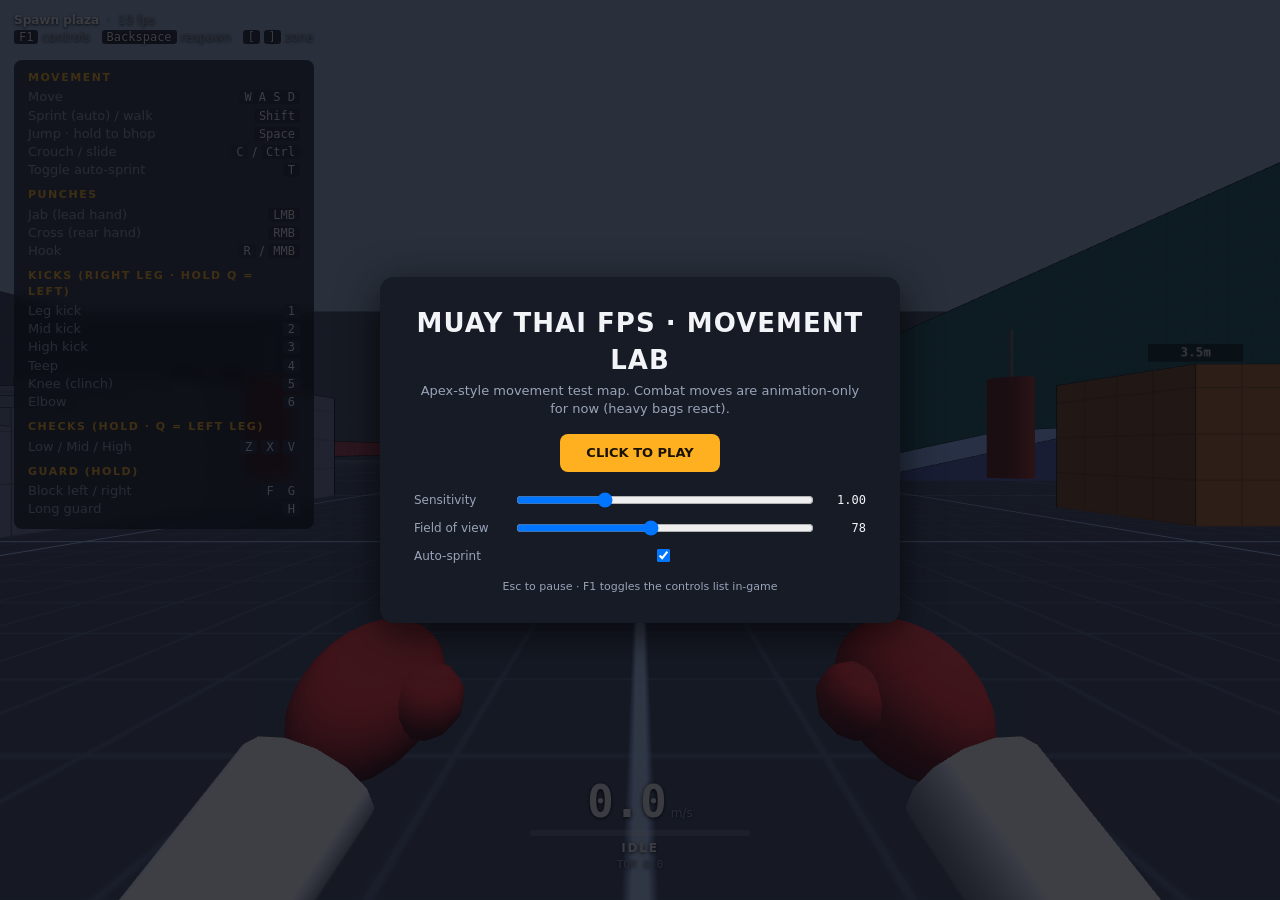
==== index.html @ 351120a4 "Add files via upload" ====
<!doctype html>
<html lang="en">
<head>
<meta charset="utf-8">
<title>Muay Thai FPS - Movement Lab</title>
<meta name="viewport" content="width=device-width, initial-scale=1">
<style>
  :root { --fg:#f2f4f8; --dim:#9aa4b8; --acc:#ffb020; --hot:#ff4d5e; --panel:rgba(12,15,22,.72); }
  * { box-sizing:border-box; }
  html,body { margin:0; height:100%; overflow:hidden; background:#10131a; color:var(--fg); font:13px/1.4 "Segoe UI",system-ui,sans-serif; user-select:none; }
  canvas { position:fixed; inset:0; width:100%; height:100%; display:block; }
  #crosshair { position:fixed; left:50%; top:50%; width:4px; height:4px; margin:-2px; border-radius:50%; background:#fff; opacity:.7; }
  #speedbox { position:fixed; left:50%; bottom:28px; transform:translateX(-50%); text-align:center; text-shadow:0 1px 4px #000; }
  #speed { font:700 44px/1 "Consolas",monospace; }
  #speedbox small { font-size:12px; color:var(--dim); margin-left:4px; }
  #meter { width:220px; height:6px; background:rgba(255,255,255,.18); border-radius:3px; margin:6px auto 4px; overflow:hidden; }
  #bar { height:100%; width:0; background:#6fd3ff; transition:background .2s; } #bar.fast { background:var(--acc); }
  #state { letter-spacing:.15em; font-weight:600; font-size:12px; }
  #peak { color:var(--dim); font-size:11px; font-family:Consolas,monospace; }
  #action { position:fixed; left:50%; bottom:130px; transform:translateX(-50%); font:700 18px/1 Consolas,monospace; letter-spacing:.12em; color:var(--acc); text-shadow:0 1px 4px #000; transition:opacity .1s; }
  #toasts { position:fixed; left:50%; top:30%; transform:translateX(-50%); text-align:center; pointer-events:none; }
  .toast { font:700 20px/1.3 Consolas,monospace; letter-spacing:.14em; text-shadow:0 2px 6px #000; animation:pop 1.4s forwards; color:#fff; }
  .toast.hot { color:var(--acc); } .toast.hit { color:var(--hot); }
  @keyframes pop { 0%{opacity:0;transform:scale(.8)} 12%{opacity:1;transform:scale(1.08)} 20%{transform:scale(1)} 80%{opacity:1} 100%{opacity:0;transform:translateY(-14px)} }
  #topleft { position:fixed; left:14px; top:12px; color:var(--dim); font-size:12px; text-shadow:0 1px 3px #000; }
  #topleft b { color:var(--fg); }
  #help { position:fixed; left:14px; top:60px; background:var(--panel); border-radius:8px; padding:10px 14px; max-width:300px; backdrop-filter:blur(6px); }
  #help h4 { margin:8px 0 3px; font-size:11px; letter-spacing:.14em; color:var(--acc); text-transform:uppercase; } #help h4:first-child { margin-top:0; }
  #help div { display:flex; justify-content:space-between; gap:12px; } #help span:first-child { color:var(--dim); }
  kbd { background:#2a3040; border-radius:3px; padding:0 5px; font:12px Consolas,monospace; color:var(--fg); }
  .hidden { display:none !important; }
  #overlay { position:fixed; inset:0; background:rgba(8,10,16,.78); display:flex; align-items:center; justify-content:center; cursor:pointer; }
  #overlay .card { text-align:center; max-width:520px; padding:28px 34px; background:#161b26; border-radius:14px; box-shadow:0 10px 40px #000a; }
  #overlay h1 { margin:0 0 4px; font-size:26px; letter-spacing:.04em; } #overlay p { color:var(--dim); margin:4px 0 16px; }
  #overlay .go { display:inline-block; padding:10px 26px; background:var(--acc); color:#1a1200; font-weight:700; border-radius:8px; }
  .settings { margin-top:18px; text-align:left; cursor:default; display:grid; grid-template-columns:90px 1fr 44px; gap:8px 10px; align-items:center; font-size:12px; color:var(--dim); }
  .settings input[type=range] { width:100%; } .settings .v { color:var(--fg); font-family:Consolas,monospace; text-align:right; }
  .hint { margin-top:14px; font-size:11px; color:var(--dim); }
</style>
</head>
<body>
<canvas id="c"></canvas>
<div id="crosshair"></div>
<div id="topleft"><b id="zone"></b> &nbsp;·&nbsp; <span id="fps"></span><br><kbd>F1</kbd> controls &nbsp; <kbd>Backspace</kbd> respawn &nbsp; <kbd>[</kbd> <kbd>]</kbd> zone</div>
<div id="help">
  <h4>Movement</h4>
  <div><span>Move</span><span><kbd>W A S D</kbd></span></div>
  <div><span>Sprint (auto) / walk</span><span><kbd>Shift</kbd></span></div>
  <div><span>Jump · hold to bhop</span><span><kbd>Space</kbd></span></div>
  <div><span>Crouch / slide</span><span><kbd>C</kbd> / <kbd>Ctrl</kbd></span></div>
  <div><span>Toggle auto-sprint</span><span><kbd>T</kbd></span></div>
  <h4>Punches</h4>
  <div><span>Jab (lead hand)</span><span><kbd>LMB</kbd></span></div>
  <div><span>Cross (rear hand)</span><span><kbd>RMB</kbd></span></div>
  <div><span>Hook</span><span><kbd>R</kbd> / <kbd>MMB</kbd></span></div>
  <h4>Kicks (right leg · hold Q = left)</h4>
  <div><span>Leg kick</span><span><kbd>1</kbd></span></div>
  <div><span>Mid kick</span><span><kbd>2</kbd></span></div>
  <div><span>High kick</span><span><kbd>3</kbd></span></div>
  <div><span>Teep</span><span><kbd>4</kbd></span></div>
  <div><span>Knee (clinch)</span><span><kbd>5</kbd></span></div>
  <div><span>Elbow</span><span><kbd>6</kbd></span></div>
  <h4>Checks (hold · Q = left leg)</h4>
  <div><span>Low / Mid / High</span><span><kbd>Z</kbd> <kbd>X</kbd> <kbd>V</kbd></span></div>
  <h4>Guard (hold)</h4>
  <div><span>Block left / right</span><span><kbd>F</kbd> <kbd>G</kbd></span></div>
  <div><span>Long guard</span><span><kbd>H</kbd></span></div>
</div>
<div id="speedbox">
  <div><span id="speed">0.0</span><small>m/s</small></div>
  <div id="meter"><div id="bar"></div></div>
  <div id="state">IDLE</div>
  <div id="peak">TOP 0.0</div>
</div>
<div id="action"></div>
<div id="toasts"></div>

<div id="overlay">
  <div class="card">
    <h1>MUAY THAI FPS · MOVEMENT LAB</h1>
    <p>Apex-style movement test map. Combat moves are animation-only for now (heavy bags react).</p>
    <span class="go">CLICK TO PLAY</span>
    <div class="settings">
      <label for="sens">Sensitivity</label><input id="sens" type="range" min="0.2" max="3" step="0.05"><span class="v" id="sensv"></span>
      <label for="fov">Field of view</label><input id="fov" type="range" min="60" max="100" step="1"><span class="v" id="fovv"></span>
      <label for="auto">Auto-sprint</label><input id="auto" type="checkbox"><span></span>
    </div>
    <div class="hint">Esc to pause · F1 toggles the controls list in-game</div>
  </div>
</div>

<script src="lib/three.min.js"></script>
<script src="js/map.js"></script>
<script src="js/player.js"></script>
<script src="js/viewmodel.js"></script>
<script src="js/main.js"></script>
</body>
</html>
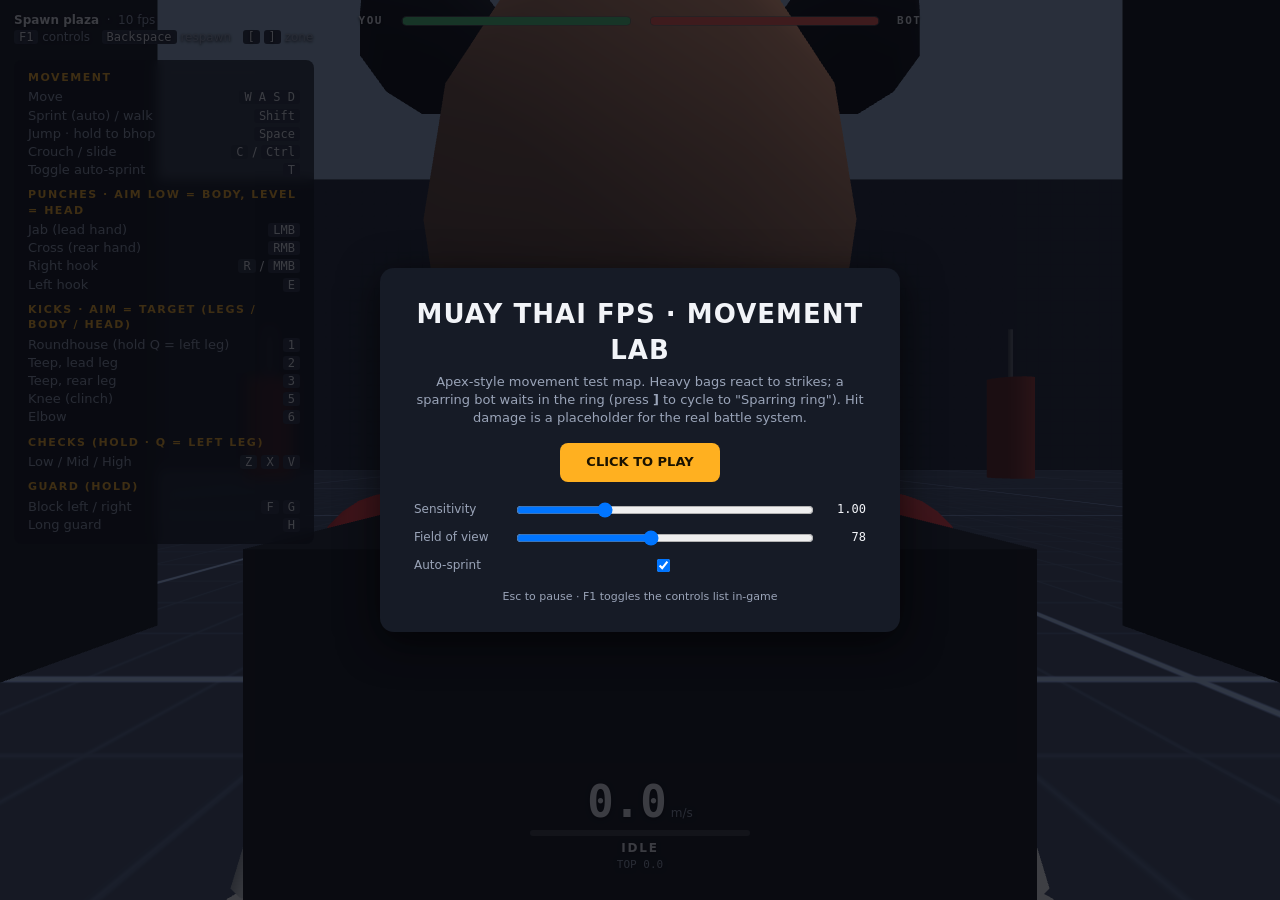
==== commit 7e31251d: "Add files via upload" ====
--- a/index.html
+++ b/index.html
@@ -10,6 +10,7 @@
   html,body { margin:0; height:100%; overflow:hidden; background:#10131a; color:var(--fg); font:13px/1.4 "Segoe UI",system-ui,sans-serif; user-select:none; }
   canvas { position:fixed; inset:0; width:100%; height:100%; display:block; }
   #crosshair { position:fixed; left:50%; top:50%; width:4px; height:4px; margin:-2px; border-radius:50%; background:#fff; opacity:.7; }
+  #aim { position:fixed; left:50%; top:calc(50% + 18px); transform:translateX(-50%); font:700 10px Consolas,monospace; letter-spacing:.12em; color:#fff; opacity:.55; text-shadow:0 1px 3px #000; white-space:nowrap; }
   #speedbox { position:fixed; left:50%; bottom:28px; transform:translateX(-50%); text-align:center; text-shadow:0 1px 4px #000; }
   #speed { font:700 44px/1 "Consolas",monospace; }
   #speedbox small { font-size:12px; color:var(--dim); margin-left:4px; }
@@ -36,11 +37,20 @@
   .settings { margin-top:18px; text-align:left; cursor:default; display:grid; grid-template-columns:90px 1fr 44px; gap:8px 10px; align-items:center; font-size:12px; color:var(--dim); }
   .settings input[type=range] { width:100%; } .settings .v { color:var(--fg); font-family:Consolas,monospace; text-align:right; }
   .hint { margin-top:14px; font-size:11px; color:var(--dim); }
+  #bars { position:fixed; left:50%; top:14px; transform:translateX(-50%); display:flex; gap:18px; align-items:center; font:700 11px Consolas,monospace; letter-spacing:.14em; text-shadow:0 1px 3px #000; }
+  .bar { width:230px; height:10px; background:rgba(0,0,0,.45); border-radius:5px; overflow:hidden; border:1px solid rgba(255,255,255,.25); }
+  .bar i { display:block; height:100%; width:100%; transition:width .12s; } #hpYou { background:#4fd17a; } #hpBot { background:#ff5a4d; float:right; }
+  #telegraph { position:fixed; left:50%; top:58px; transform:translateX(-50%); font:700 15px Consolas,monospace; letter-spacing:.1em; color:#ff6b5a; text-shadow:0 1px 5px #000; opacity:0; white-space:nowrap; pointer-events:none; }
+  #hurt { position:fixed; inset:0; pointer-events:none; opacity:0; background:radial-gradient(ellipse at center, rgba(255,0,0,0) 45%, rgba(220,20,20,.85) 100%); }
 </style>
 </head>
 <body>
 <canvas id="c"></canvas>
 <div id="crosshair"></div>
+<div id="aim"></div>
+<div id="hurt"></div>
+<div id="bars"><span>YOU</span><div class="bar"><i id="hpYou"></i></div><div class="bar"><i id="hpBot"></i></div><span>BOT</span></div>
+<div id="telegraph"></div>
 <div id="topleft"><b id="zone"></b> &nbsp;·&nbsp; <span id="fps"></span><br><kbd>F1</kbd> controls &nbsp; <kbd>Backspace</kbd> respawn &nbsp; <kbd>[</kbd> <kbd>]</kbd> zone</div>
 <div id="help">
   <h4>Movement</h4>
@@ -49,15 +59,15 @@
   <div><span>Jump · hold to bhop</span><span><kbd>Space</kbd></span></div>
   <div><span>Crouch / slide</span><span><kbd>C</kbd> / <kbd>Ctrl</kbd></span></div>
   <div><span>Toggle auto-sprint</span><span><kbd>T</kbd></span></div>
-  <h4>Punches</h4>
+  <h4>Punches · aim low = body, level = head</h4>
   <div><span>Jab (lead hand)</span><span><kbd>LMB</kbd></span></div>
   <div><span>Cross (rear hand)</span><span><kbd>RMB</kbd></span></div>
-  <div><span>Hook</span><span><kbd>R</kbd> / <kbd>MMB</kbd></span></div>
-  <h4>Kicks (right leg · hold Q = left)</h4>
-  <div><span>Leg kick</span><span><kbd>1</kbd></span></div>
-  <div><span>Mid kick</span><span><kbd>2</kbd></span></div>
-  <div><span>High kick</span><span><kbd>3</kbd></span></div>
-  <div><span>Teep</span><span><kbd>4</kbd></span></div>
+  <div><span>Right hook</span><span><kbd>R</kbd> / <kbd>MMB</kbd></span></div>
+  <div><span>Left hook</span><span><kbd>E</kbd></span></div>
+  <h4>Kicks · aim = target (legs / body / head)</h4>
+  <div><span>Roundhouse (hold Q = left leg)</span><span><kbd>1</kbd></span></div>
+  <div><span>Teep, lead leg</span><span><kbd>2</kbd></span></div>
+  <div><span>Teep, rear leg</span><span><kbd>3</kbd></span></div>
   <div><span>Knee (clinch)</span><span><kbd>5</kbd></span></div>
   <div><span>Elbow</span><span><kbd>6</kbd></span></div>
   <h4>Checks (hold · Q = left leg)</h4>
@@ -78,7 +88,7 @@
 <div id="overlay">
   <div class="card">
     <h1>MUAY THAI FPS · MOVEMENT LAB</h1>
-    <p>Apex-style movement test map. Combat moves are animation-only for now (heavy bags react).</p>
+    <p>Apex-style movement test map. Heavy bags react to strikes; a sparring bot waits in the ring (press <b>]</b> to cycle to "Sparring ring"). Hit damage is a placeholder for the real battle system.</p>
     <span class="go">CLICK TO PLAY</span>
     <div class="settings">
       <label for="sens">Sensitivity</label><input id="sens" type="range" min="0.2" max="3" step="0.05"><span class="v" id="sensv"></span>
@@ -93,6 +103,7 @@
 <script src="js/map.js"></script>
 <script src="js/player.js"></script>
 <script src="js/viewmodel.js"></script>
+<script src="js/bot.js"></script>
 <script src="js/main.js"></script>
 </body>
 </html>
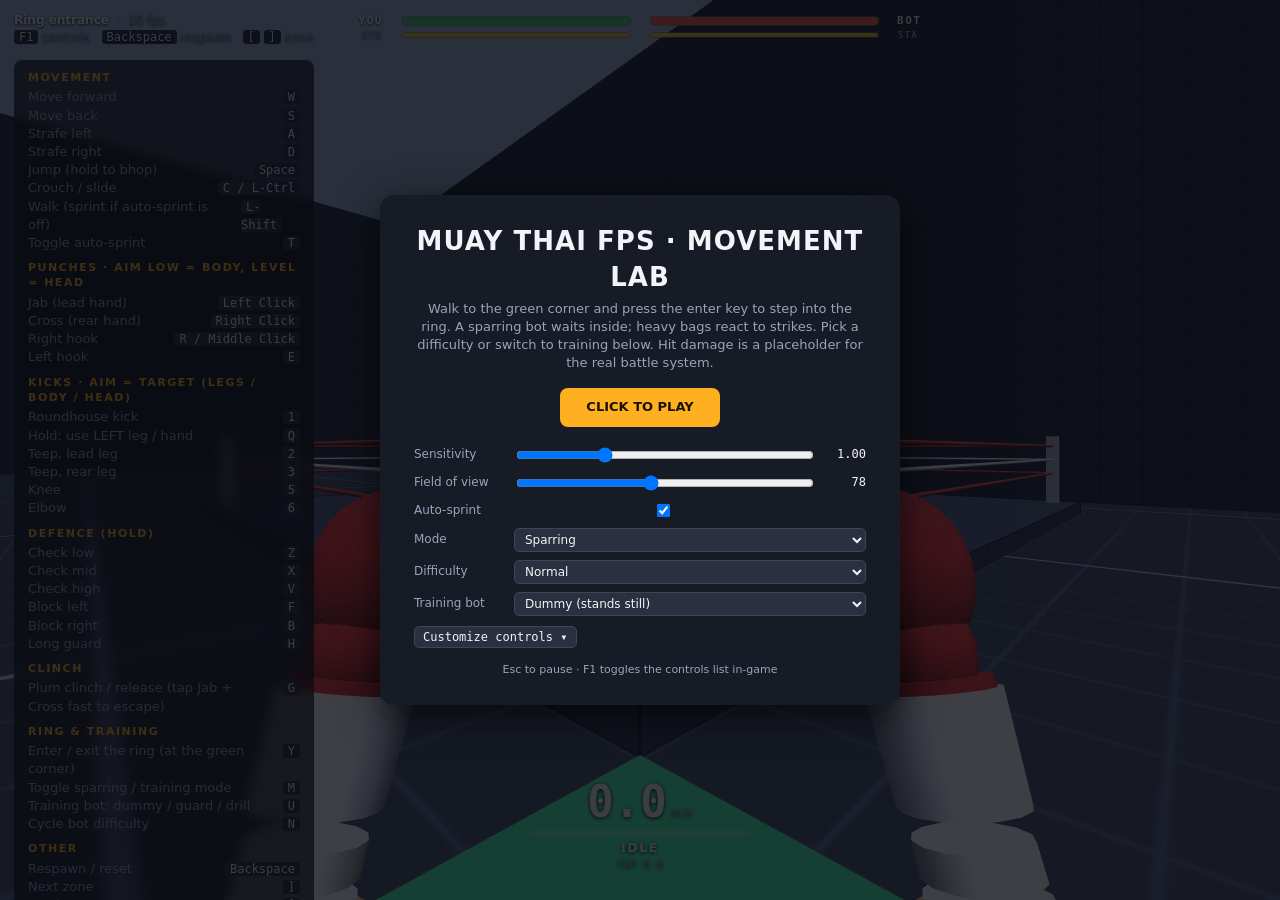
==== commit cd6df741: "Add files via upload" ====
--- a/index.html
+++ b/index.html
@@ -40,6 +40,18 @@
   #bars { position:fixed; left:50%; top:14px; transform:translateX(-50%); display:flex; gap:18px; align-items:center; font:700 11px Consolas,monospace; letter-spacing:.14em; text-shadow:0 1px 3px #000; }
   .bar { width:230px; height:10px; background:rgba(0,0,0,.45); border-radius:5px; overflow:hidden; border:1px solid rgba(255,255,255,.25); }
   .bar i { display:block; height:100%; width:100%; transition:width .12s; } #hpYou { background:#4fd17a; } #hpBot { background:#ff5a4d; float:right; }
+  #train { position:fixed; right:14px; top:12px; background:var(--panel); border-radius:8px; padding:8px 12px; font:12px/1.5 Consolas,monospace; max-width:340px; text-shadow:0 1px 3px #000; }
+  #train b { color:var(--acc); letter-spacing:.14em; } #train .dim { color:var(--dim); font-size:10px; margin-top:3px; }
+  #prompt { position:fixed; left:50%; bottom:170px; transform:translateX(-50%); font:700 18px/1 Consolas,monospace; letter-spacing:.12em; color:#5dffa0; text-shadow:0 1px 5px #000; white-space:nowrap; pointer-events:none; }
+  .settings select { background:#2a3040; color:var(--fg); border:1px solid #3d4658; border-radius:5px; padding:3px 6px; font:12px "Segoe UI",system-ui,sans-serif; grid-column:2 / 4; }
+  #bars2 { position:fixed; left:50%; top:30px; transform:translateX(-50%); display:flex; gap:18px; align-items:center; font:700 9px Consolas,monospace; letter-spacing:.14em; color:var(--dim); text-shadow:0 1px 3px #000; }
+  #bars2 .bar { height:6px; } #bars2 span { width:22px; text-align:center; }
+  #stYou, #stBot { background:#f2c230; } #stBot { float:right; } .bar i.low { background:#ff7a2e !important; }
+  #clinch { position:fixed; left:50%; top:64%; transform:translateX(-50%); text-align:center; font:700 14px Consolas,monospace; letter-spacing:.12em; text-shadow:0 1px 4px #000; width:300px; }
+  #clinch .bar { width:300px; height:12px; margin-top:6px; } #clinchFill { background:#6fd3ff; width:0; }
+  #binds { margin-top:12px; text-align:left; cursor:default; max-height:34vh; overflow:auto; display:grid; grid-template-columns:1fr auto auto; gap:5px 8px; align-items:center; font-size:12px; color:var(--dim); padding-right:6px; }
+  #binds button, .btn { background:#2a3040; color:var(--fg); border:1px solid #3d4658; border-radius:5px; padding:3px 8px; min-width:92px; font:12px Consolas,monospace; cursor:pointer; }
+  #binds button.wait { background:var(--acc); color:#1a1200; } #binds button:hover, .btn:hover { border-color:var(--acc); }
   #telegraph { position:fixed; left:50%; top:58px; transform:translateX(-50%); font:700 15px Consolas,monospace; letter-spacing:.1em; color:#ff6b5a; text-shadow:0 1px 5px #000; opacity:0; white-space:nowrap; pointer-events:none; }
   #hurt { position:fixed; inset:0; pointer-events:none; opacity:0; background:radial-gradient(ellipse at center, rgba(255,0,0,0) 45%, rgba(220,20,20,.85) 100%); }
 </style>
@@ -50,32 +62,13 @@
 <div id="aim"></div>
 <div id="hurt"></div>
 <div id="bars"><span>YOU</span><div class="bar"><i id="hpYou"></i></div><div class="bar"><i id="hpBot"></i></div><span>BOT</span></div>
+<div id="bars2"><span>STA</span><div class="bar st"><i id="stYou"></i></div><div class="bar st"><i id="stBot"></i></div><span>STA</span></div>
+<div id="clinch" class="hidden"><div id="clinchLabel"></div><div class="bar"><i id="clinchFill"></i></div></div>
+<div id="train" class="hidden"><b>TRAINING</b> · BOT: <span id="trBot"></span><br><span id="trStats"></span><br><span id="trLast"></span><div class="dim">M spar/training · U bot mode · N difficulty</div></div>
+<div id="prompt"></div>
 <div id="telegraph"></div>
 <div id="topleft"><b id="zone"></b> &nbsp;·&nbsp; <span id="fps"></span><br><kbd>F1</kbd> controls &nbsp; <kbd>Backspace</kbd> respawn &nbsp; <kbd>[</kbd> <kbd>]</kbd> zone</div>
-<div id="help">
-  <h4>Movement</h4>
-  <div><span>Move</span><span><kbd>W A S D</kbd></span></div>
-  <div><span>Sprint (auto) / walk</span><span><kbd>Shift</kbd></span></div>
-  <div><span>Jump · hold to bhop</span><span><kbd>Space</kbd></span></div>
-  <div><span>Crouch / slide</span><span><kbd>C</kbd> / <kbd>Ctrl</kbd></span></div>
-  <div><span>Toggle auto-sprint</span><span><kbd>T</kbd></span></div>
-  <h4>Punches · aim low = body, level = head</h4>
-  <div><span>Jab (lead hand)</span><span><kbd>LMB</kbd></span></div>
-  <div><span>Cross (rear hand)</span><span><kbd>RMB</kbd></span></div>
-  <div><span>Right hook</span><span><kbd>R</kbd> / <kbd>MMB</kbd></span></div>
-  <div><span>Left hook</span><span><kbd>E</kbd></span></div>
-  <h4>Kicks · aim = target (legs / body / head)</h4>
-  <div><span>Roundhouse (hold Q = left leg)</span><span><kbd>1</kbd></span></div>
-  <div><span>Teep, lead leg</span><span><kbd>2</kbd></span></div>
-  <div><span>Teep, rear leg</span><span><kbd>3</kbd></span></div>
-  <div><span>Knee (clinch)</span><span><kbd>5</kbd></span></div>
-  <div><span>Elbow</span><span><kbd>6</kbd></span></div>
-  <h4>Checks (hold · Q = left leg)</h4>
-  <div><span>Low / Mid / High</span><span><kbd>Z</kbd> <kbd>X</kbd> <kbd>V</kbd></span></div>
-  <h4>Guard (hold)</h4>
-  <div><span>Block left / right</span><span><kbd>F</kbd> <kbd>G</kbd></span></div>
-  <div><span>Long guard</span><span><kbd>H</kbd></span></div>
-</div>
+<div id="help"></div>
 <div id="speedbox">
   <div><span id="speed">0.0</span><small>m/s</small></div>
   <div id="meter"><div id="bar"></div></div>
@@ -88,13 +81,18 @@
 <div id="overlay">
   <div class="card">
     <h1>MUAY THAI FPS · MOVEMENT LAB</h1>
-    <p>Apex-style movement test map. Heavy bags react to strikes; a sparring bot waits in the ring (press <b>]</b> to cycle to "Sparring ring"). Hit damage is a placeholder for the real battle system.</p>
+    <p>Walk to the green corner and press the enter key to step into the ring. A sparring bot waits inside; heavy bags react to strikes. Pick a difficulty or switch to training below. Hit damage is a placeholder for the real battle system.</p>
     <span class="go">CLICK TO PLAY</span>
     <div class="settings">
       <label for="sens">Sensitivity</label><input id="sens" type="range" min="0.2" max="3" step="0.05"><span class="v" id="sensv"></span>
       <label for="fov">Field of view</label><input id="fov" type="range" min="60" max="100" step="1"><span class="v" id="fovv"></span>
       <label for="auto">Auto-sprint</label><input id="auto" type="checkbox"><span></span>
+      <label for="modeSel">Mode</label><select id="modeSel"><option value="spar">Sparring</option><option value="train">Training (no damage, infinite stamina)</option></select>
+      <label for="diffSel">Difficulty</label><select id="diffSel"><option value="easy">Easy</option><option value="normal">Normal</option><option value="hard">Hard</option><option value="nak">Nak Muay (brutal)</option></select>
+      <label for="trainSel">Training bot</label><select id="trainSel"><option value="dummy">Dummy (stands still)</option><option value="guard">Guard (holds a high guard)</option><option value="drill">Drill (slow single strikes at you)</option></select>
     </div>
+    <div class="settings" style="display:block;margin-top:10px"><button class="btn" id="bindToggle">Customize controls ▾</button> <button class="btn hidden" id="bindReset">Reset to default</button></div>
+    <div id="binds" class="hidden"></div>
     <div class="hint">Esc to pause · F1 toggles the controls list in-game</div>
   </div>
 </div>
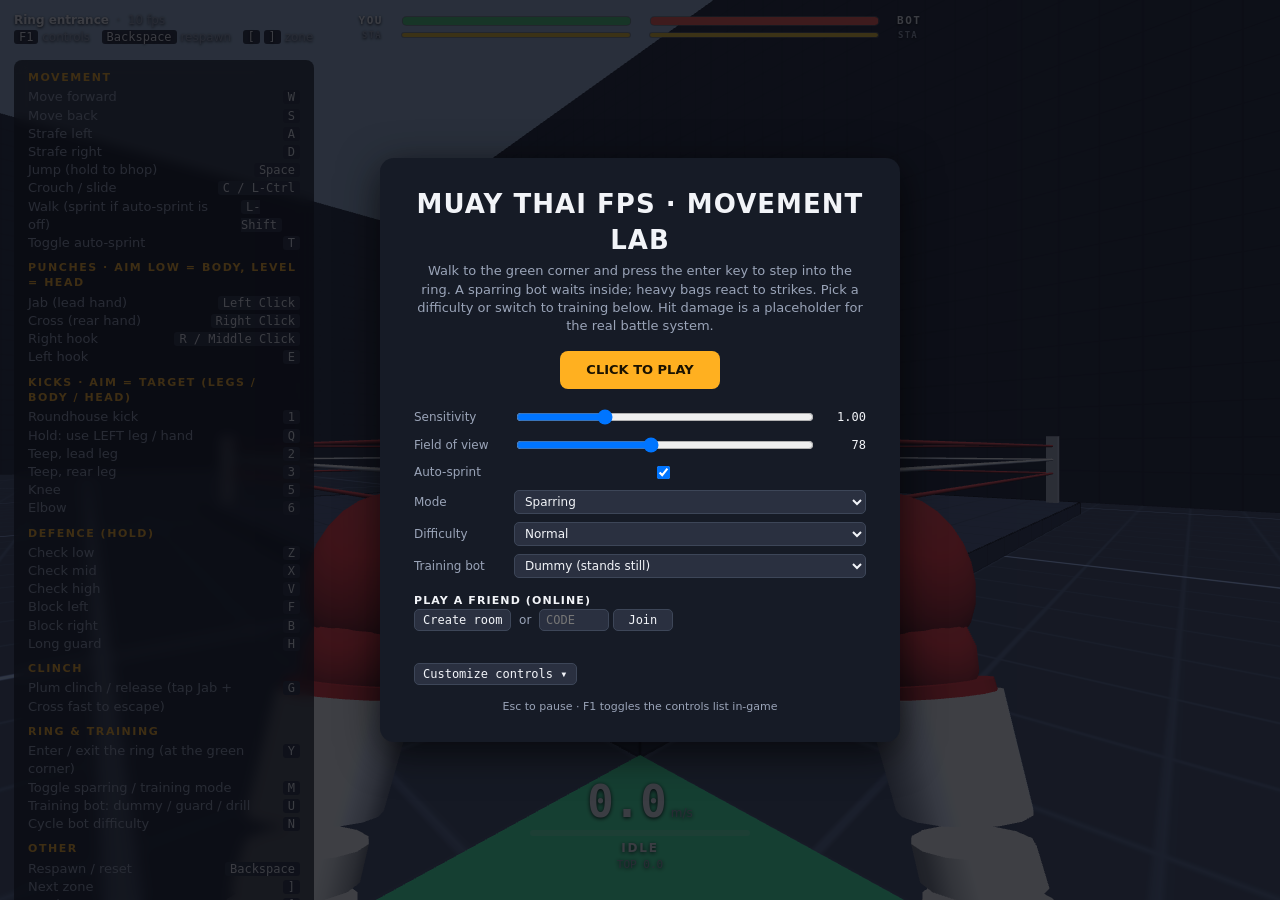
==== commit 2e78557d: "Add files via upload" ====
--- a/index.html
+++ b/index.html
@@ -65,6 +65,7 @@
 <div id="bars2"><span>STA</span><div class="bar st"><i id="stYou"></i></div><div class="bar st"><i id="stBot"></i></div><span>STA</span></div>
 <div id="clinch" class="hidden"><div id="clinchLabel"></div><div class="bar"><i id="clinchFill"></i></div></div>
 <div id="train" class="hidden"><b>TRAINING</b> · BOT: <span id="trBot"></span><br><span id="trStats"></span><br><span id="trLast"></span><div class="dim">M spar/training · U bot mode · N difficulty</div></div>
+<div id="vsBox" class="hidden" style="position:fixed;left:50%;top:44px;transform:translateX(-50%);font:700 11px Consolas,monospace;letter-spacing:.14em;color:var(--acc);text-shadow:0 1px 3px #000;white-space:nowrap"></div>
 <div id="prompt"></div>
 <div id="telegraph"></div>
 <div id="topleft"><b id="zone"></b> &nbsp;·&nbsp; <span id="fps"></span><br><kbd>F1</kbd> controls &nbsp; <kbd>Backspace</kbd> respawn &nbsp; <kbd>[</kbd> <kbd>]</kbd> zone</div>
@@ -91,6 +92,14 @@
       <label for="diffSel">Difficulty</label><select id="diffSel"><option value="easy">Easy</option><option value="normal">Normal</option><option value="hard">Hard</option><option value="nak">Nak Muay (brutal)</option></select>
       <label for="trainSel">Training bot</label><select id="trainSel"><option value="dummy">Dummy (stands still)</option><option value="guard">Guard (holds a high guard)</option><option value="drill">Drill (slow single strikes at you)</option></select>
     </div>
+    <div class="settings" id="versus" style="display:block;margin-top:14px">
+      <b style="color:var(--fg);letter-spacing:.1em;font-size:11px">PLAY A FRIEND (ONLINE)</b><br>
+      <button class="btn" id="vsHost">Create room</button>
+      &nbsp;or&nbsp; <input id="vsCode" type="text" maxlength="4" placeholder="CODE" autocomplete="off" spellcheck="false" style="width:70px;text-transform:uppercase;background:#2a3040;color:var(--fg);border:1px solid #3d4658;border-radius:5px;padding:3px 6px;font:12px Consolas,monospace">
+      <button class="btn" id="vsJoin" style="min-width:60px">Join</button>
+      <button class="btn hidden" id="vsLeave" style="min-width:60px">Leave</button>
+      <div id="vsStatus" style="margin-top:6px;color:var(--acc);min-height:16px"></div>
+    </div>
     <div class="settings" style="display:block;margin-top:10px"><button class="btn" id="bindToggle">Customize controls ▾</button> <button class="btn hidden" id="bindReset">Reset to default</button></div>
     <div id="binds" class="hidden"></div>
     <div class="hint">Esc to pause · F1 toggles the controls list in-game</div>
@@ -102,6 +111,8 @@
 <script src="js/player.js"></script>
 <script src="js/viewmodel.js"></script>
 <script src="js/bot.js"></script>
+<script src="lib/peerjs.min.js"></script>
+<script src="js/net.js"></script>
 <script src="js/main.js"></script>
 </body>
 </html>
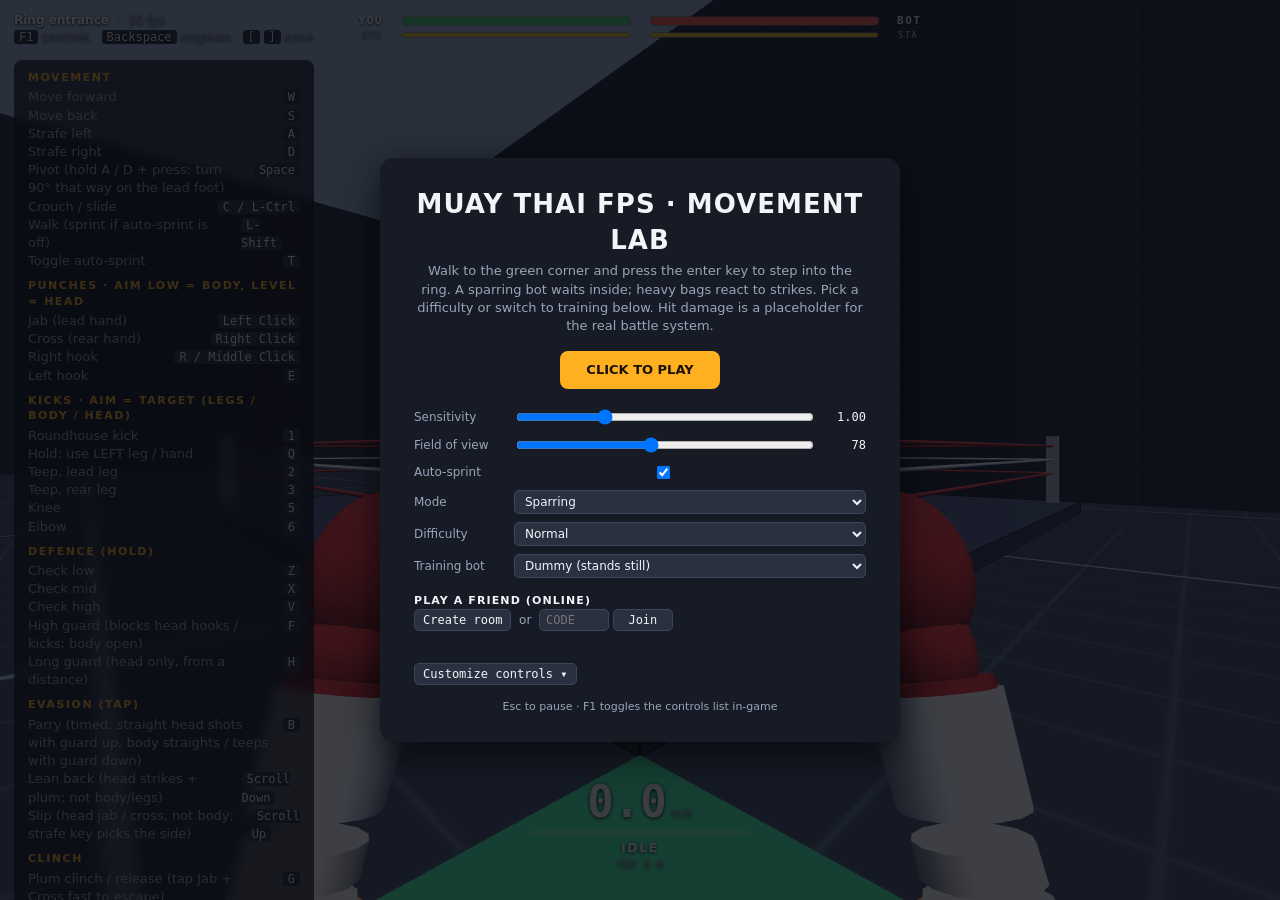
==== commit 65af1809: "Add files via upload" ====
--- a/index.html
+++ b/index.html
@@ -19,10 +19,10 @@
   #state { letter-spacing:.15em; font-weight:600; font-size:12px; }
   #peak { color:var(--dim); font-size:11px; font-family:Consolas,monospace; }
   #action { position:fixed; left:50%; bottom:130px; transform:translateX(-50%); font:700 18px/1 Consolas,monospace; letter-spacing:.12em; color:var(--acc); text-shadow:0 1px 4px #000; transition:opacity .1s; }
-  #toasts { position:fixed; left:50%; top:30%; transform:translateX(-50%); text-align:center; pointer-events:none; }
-  .toast { font:700 20px/1.3 Consolas,monospace; letter-spacing:.14em; text-shadow:0 2px 6px #000; animation:pop 1.4s forwards; color:#fff; }
+  #toasts { position:fixed; right:14px; top:46%; text-align:right; pointer-events:none; }
+  .toast { font:700 16px/1.4 Consolas,monospace; letter-spacing:.12em; text-shadow:0 2px 6px #000; animation:pop 1.4s forwards; color:#fff; }
   .toast.hot { color:var(--acc); } .toast.hit { color:var(--hot); }
-  @keyframes pop { 0%{opacity:0;transform:scale(.8)} 12%{opacity:1;transform:scale(1.08)} 20%{transform:scale(1)} 80%{opacity:1} 100%{opacity:0;transform:translateY(-14px)} }
+  @keyframes pop { 0%{opacity:0;transform:translateX(24px)} 12%{opacity:1;transform:translateX(0)} 80%{opacity:1} 100%{opacity:0;transform:translateY(-8px)} }
   #topleft { position:fixed; left:14px; top:12px; color:var(--dim); font-size:12px; text-shadow:0 1px 3px #000; }
   #topleft b { color:var(--fg); }
   #help { position:fixed; left:14px; top:60px; background:var(--panel); border-radius:8px; padding:10px 14px; max-width:300px; backdrop-filter:blur(6px); }
@@ -52,7 +52,7 @@
   #binds { margin-top:12px; text-align:left; cursor:default; max-height:34vh; overflow:auto; display:grid; grid-template-columns:1fr auto auto; gap:5px 8px; align-items:center; font-size:12px; color:var(--dim); padding-right:6px; }
   #binds button, .btn { background:#2a3040; color:var(--fg); border:1px solid #3d4658; border-radius:5px; padding:3px 8px; min-width:92px; font:12px Consolas,monospace; cursor:pointer; }
   #binds button.wait { background:var(--acc); color:#1a1200; } #binds button:hover, .btn:hover { border-color:var(--acc); }
-  #telegraph { position:fixed; left:50%; top:58px; transform:translateX(-50%); font:700 15px Consolas,monospace; letter-spacing:.1em; color:#ff6b5a; text-shadow:0 1px 5px #000; opacity:0; white-space:nowrap; pointer-events:none; }
+  #telegraph { position:fixed; right:14px; top:40%; text-align:right; font:700 14px Consolas,monospace; letter-spacing:.1em; color:#ff6b5a; text-shadow:0 1px 5px #000; opacity:0; white-space:nowrap; pointer-events:none; }
   #hurt { position:fixed; inset:0; pointer-events:none; opacity:0; background:radial-gradient(ellipse at center, rgba(255,0,0,0) 45%, rgba(220,20,20,.85) 100%); }
 </style>
 </head>
@@ -110,6 +110,7 @@
 <script src="js/map.js"></script>
 <script src="js/player.js"></script>
 <script src="js/viewmodel.js"></script>
+<script src="js/combat.js"></script>
 <script src="js/bot.js"></script>
 <script src="lib/peerjs.min.js"></script>
 <script src="js/net.js"></script>
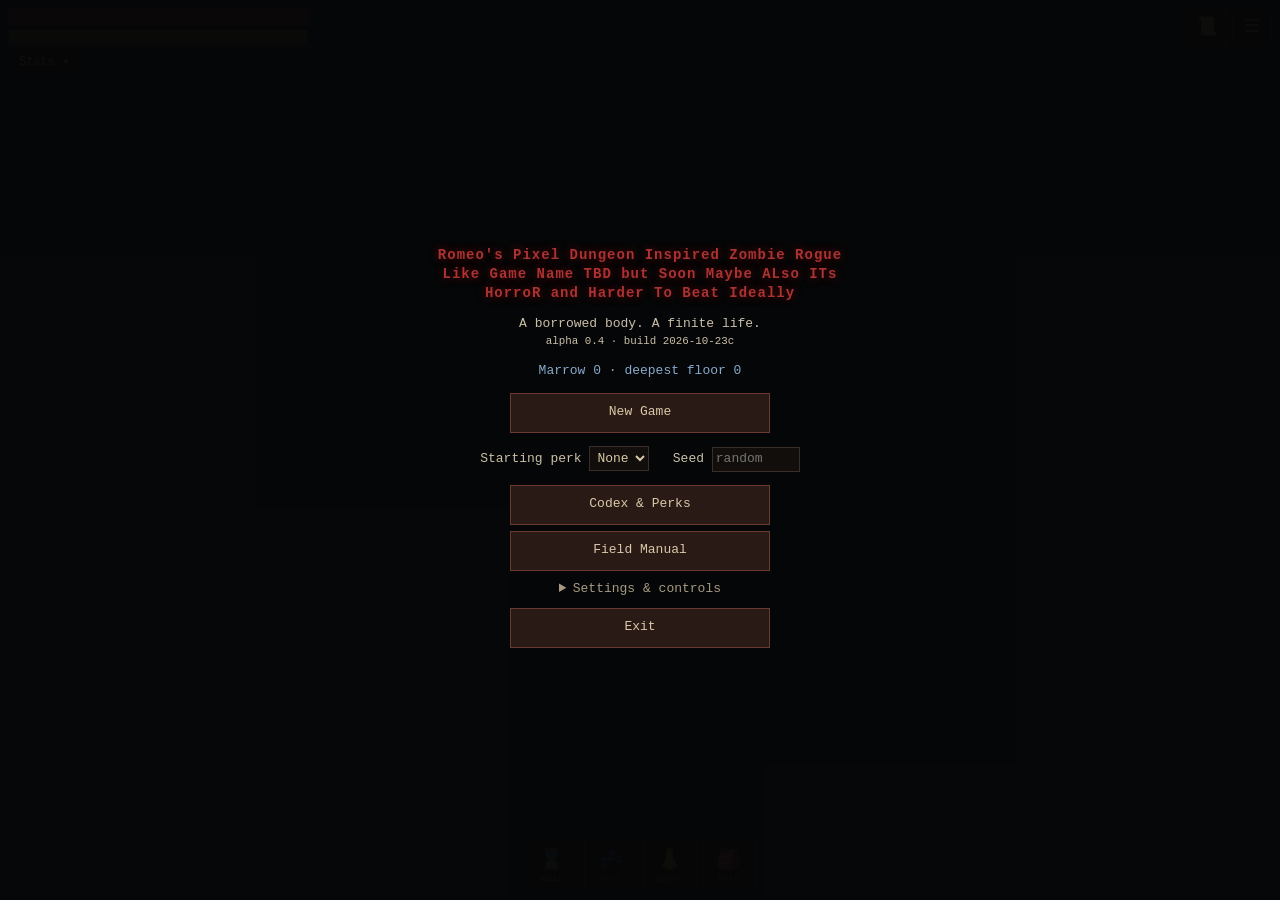
==== commit 004b5303: "Add files via upload" ====
--- a/index.html
+++ b/index.html
@@ -1,119 +1,127 @@
-<!doctype html>
-<html lang="en">
-<head>
-<meta charset="utf-8">
-<title>Muay Thai FPS - Movement Lab</title>
-<meta name="viewport" content="width=device-width, initial-scale=1">
-<style>
-  :root { --fg:#f2f4f8; --dim:#9aa4b8; --acc:#ffb020; --hot:#ff4d5e; --panel:rgba(12,15,22,.72); }
-  * { box-sizing:border-box; }
-  html,body { margin:0; height:100%; overflow:hidden; background:#10131a; color:var(--fg); font:13px/1.4 "Segoe UI",system-ui,sans-serif; user-select:none; }
-  canvas { position:fixed; inset:0; width:100%; height:100%; display:block; }
-  #crosshair { position:fixed; left:50%; top:50%; width:4px; height:4px; margin:-2px; border-radius:50%; background:#fff; opacity:.7; }
-  #aim { position:fixed; left:50%; top:calc(50% + 18px); transform:translateX(-50%); font:700 10px Consolas,monospace; letter-spacing:.12em; color:#fff; opacity:.55; text-shadow:0 1px 3px #000; white-space:nowrap; }
-  #speedbox { position:fixed; left:50%; bottom:28px; transform:translateX(-50%); text-align:center; text-shadow:0 1px 4px #000; }
-  #speed { font:700 44px/1 "Consolas",monospace; }
-  #speedbox small { font-size:12px; color:var(--dim); margin-left:4px; }
-  #meter { width:220px; height:6px; background:rgba(255,255,255,.18); border-radius:3px; margin:6px auto 4px; overflow:hidden; }
-  #bar { height:100%; width:0; background:#6fd3ff; transition:background .2s; } #bar.fast { background:var(--acc); }
-  #state { letter-spacing:.15em; font-weight:600; font-size:12px; }
-  #peak { color:var(--dim); font-size:11px; font-family:Consolas,monospace; }
-  #action { position:fixed; left:50%; bottom:130px; transform:translateX(-50%); font:700 18px/1 Consolas,monospace; letter-spacing:.12em; color:var(--acc); text-shadow:0 1px 4px #000; transition:opacity .1s; }
-  #toasts { position:fixed; right:14px; top:46%; text-align:right; pointer-events:none; }
-  .toast { font:700 16px/1.4 Consolas,monospace; letter-spacing:.12em; text-shadow:0 2px 6px #000; animation:pop 1.4s forwards; color:#fff; }
-  .toast.hot { color:var(--acc); } .toast.hit { color:var(--hot); }
-  @keyframes pop { 0%{opacity:0;transform:translateX(24px)} 12%{opacity:1;transform:translateX(0)} 80%{opacity:1} 100%{opacity:0;transform:translateY(-8px)} }
-  #topleft { position:fixed; left:14px; top:12px; color:var(--dim); font-size:12px; text-shadow:0 1px 3px #000; }
-  #topleft b { color:var(--fg); }
-  #help { position:fixed; left:14px; top:60px; background:var(--panel); border-radius:8px; padding:10px 14px; max-width:300px; backdrop-filter:blur(6px); }
-  #help h4 { margin:8px 0 3px; font-size:11px; letter-spacing:.14em; color:var(--acc); text-transform:uppercase; } #help h4:first-child { margin-top:0; }
-  #help div { display:flex; justify-content:space-between; gap:12px; } #help span:first-child { color:var(--dim); }
-  kbd { background:#2a3040; border-radius:3px; padding:0 5px; font:12px Consolas,monospace; color:var(--fg); }
-  .hidden { display:none !important; }
-  #overlay { position:fixed; inset:0; background:rgba(8,10,16,.78); display:flex; align-items:center; justify-content:center; cursor:pointer; }
-  #overlay .card { text-align:center; max-width:520px; padding:28px 34px; background:#161b26; border-radius:14px; box-shadow:0 10px 40px #000a; }
-  #overlay h1 { margin:0 0 4px; font-size:26px; letter-spacing:.04em; } #overlay p { color:var(--dim); margin:4px 0 16px; }
-  #overlay .go { display:inline-block; padding:10px 26px; background:var(--acc); color:#1a1200; font-weight:700; border-radius:8px; }
-  .settings { margin-top:18px; text-align:left; cursor:default; display:grid; grid-template-columns:90px 1fr 44px; gap:8px 10px; align-items:center; font-size:12px; color:var(--dim); }
-  .settings input[type=range] { width:100%; } .settings .v { color:var(--fg); font-family:Consolas,monospace; text-align:right; }
-  .hint { margin-top:14px; font-size:11px; color:var(--dim); }
-  #bars { position:fixed; left:50%; top:14px; transform:translateX(-50%); display:flex; gap:18px; align-items:center; font:700 11px Consolas,monospace; letter-spacing:.14em; text-shadow:0 1px 3px #000; }
-  .bar { width:230px; height:10px; background:rgba(0,0,0,.45); border-radius:5px; overflow:hidden; border:1px solid rgba(255,255,255,.25); }
-  .bar i { display:block; height:100%; width:100%; transition:width .12s; } #hpYou { background:#4fd17a; } #hpBot { background:#ff5a4d; float:right; }
-  #train { position:fixed; right:14px; top:12px; background:var(--panel); border-radius:8px; padding:8px 12px; font:12px/1.5 Consolas,monospace; max-width:340px; text-shadow:0 1px 3px #000; }
-  #train b { color:var(--acc); letter-spacing:.14em; } #train .dim { color:var(--dim); font-size:10px; margin-top:3px; }
-  #prompt { position:fixed; left:50%; bottom:170px; transform:translateX(-50%); font:700 18px/1 Consolas,monospace; letter-spacing:.12em; color:#5dffa0; text-shadow:0 1px 5px #000; white-space:nowrap; pointer-events:none; }
-  .settings select { background:#2a3040; color:var(--fg); border:1px solid #3d4658; border-radius:5px; padding:3px 6px; font:12px "Segoe UI",system-ui,sans-serif; grid-column:2 / 4; }
-  #bars2 { position:fixed; left:50%; top:30px; transform:translateX(-50%); display:flex; gap:18px; align-items:center; font:700 9px Consolas,monospace; letter-spacing:.14em; color:var(--dim); text-shadow:0 1px 3px #000; }
-  #bars2 .bar { height:6px; } #bars2 span { width:22px; text-align:center; }
-  #stYou, #stBot { background:#f2c230; } #stBot { float:right; } .bar i.low { background:#ff7a2e !important; }
-  #clinch { position:fixed; left:50%; top:64%; transform:translateX(-50%); text-align:center; font:700 14px Consolas,monospace; letter-spacing:.12em; text-shadow:0 1px 4px #000; width:300px; }
-  #clinch .bar { width:300px; height:12px; margin-top:6px; } #clinchFill { background:#6fd3ff; width:0; }
-  #binds { margin-top:12px; text-align:left; cursor:default; max-height:34vh; overflow:auto; display:grid; grid-template-columns:1fr auto auto; gap:5px 8px; align-items:center; font-size:12px; color:var(--dim); padding-right:6px; }
-  #binds button, .btn { background:#2a3040; color:var(--fg); border:1px solid #3d4658; border-radius:5px; padding:3px 8px; min-width:92px; font:12px Consolas,monospace; cursor:pointer; }
-  #binds button.wait { background:var(--acc); color:#1a1200; } #binds button:hover, .btn:hover { border-color:var(--acc); }
-  #telegraph { position:fixed; right:14px; top:40%; text-align:right; font:700 14px Consolas,monospace; letter-spacing:.1em; color:#ff6b5a; text-shadow:0 1px 5px #000; opacity:0; white-space:nowrap; pointer-events:none; }
-  #hurt { position:fixed; inset:0; pointer-events:none; opacity:0; background:radial-gradient(ellipse at center, rgba(255,0,0,0) 45%, rgba(220,20,20,.85) 100%); }
-</style>
-</head>
-<body>
-<canvas id="c"></canvas>
-<div id="crosshair"></div>
-<div id="aim"></div>
-<div id="hurt"></div>
-<div id="bars"><span>YOU</span><div class="bar"><i id="hpYou"></i></div><div class="bar"><i id="hpBot"></i></div><span>BOT</span></div>
-<div id="bars2"><span>STA</span><div class="bar st"><i id="stYou"></i></div><div class="bar st"><i id="stBot"></i></div><span>STA</span></div>
-<div id="clinch" class="hidden"><div id="clinchLabel"></div><div class="bar"><i id="clinchFill"></i></div></div>
-<div id="train" class="hidden"><b>TRAINING</b> · BOT: <span id="trBot"></span><br><span id="trStats"></span><br><span id="trLast"></span><div class="dim">M spar/training · U bot mode · N difficulty</div></div>
-<div id="vsBox" class="hidden" style="position:fixed;left:50%;top:44px;transform:translateX(-50%);font:700 11px Consolas,monospace;letter-spacing:.14em;color:var(--acc);text-shadow:0 1px 3px #000;white-space:nowrap"></div>
-<div id="prompt"></div>
-<div id="telegraph"></div>
-<div id="topleft"><b id="zone"></b> &nbsp;·&nbsp; <span id="fps"></span><br><kbd>F1</kbd> controls &nbsp; <kbd>Backspace</kbd> respawn &nbsp; <kbd>[</kbd> <kbd>]</kbd> zone</div>
-<div id="help"></div>
-<div id="speedbox">
-  <div><span id="speed">0.0</span><small>m/s</small></div>
-  <div id="meter"><div id="bar"></div></div>
-  <div id="state">IDLE</div>
-  <div id="peak">TOP 0.0</div>
-</div>
-<div id="action"></div>
-<div id="toasts"></div>
+<!DOCTYPE html>
+<html lang="en"><head><meta charset="utf-8">
+<meta name="viewport" content="width=device-width,initial-scale=1,user-scalable=no,viewport-fit=cover">
+<title>Romeo's Pixel Dungeon Inspired Zombie Rogue Like Game Name TBD but Soon Maybe ALso ITs HorroR and Harder To Beat Ideally</title>
+<link rel="stylesheet" href="css/style.css?v=1023c">
+</head><body>
+<div id="app">
+ <div id="mapwrap">
+  <canvas id="cv"></canvas>
 
-<div id="overlay">
-  <div class="card">
-    <h1>MUAY THAI FPS · MOVEMENT LAB</h1>
-    <p>Walk to the green corner and press the enter key to step into the ring. A sparring bot waits inside; heavy bags react to strikes. Pick a difficulty or switch to training below. Hit damage is a placeholder for the real battle system.</p>
-    <span class="go">CLICK TO PLAY</span>
-    <div class="settings">
-      <label for="sens">Sensitivity</label><input id="sens" type="range" min="0.2" max="3" step="0.05"><span class="v" id="sensv"></span>
-      <label for="fov">Field of view</label><input id="fov" type="range" min="60" max="100" step="1"><span class="v" id="fovv"></span>
-      <label for="auto">Auto-sprint</label><input id="auto" type="checkbox"><span></span>
-      <label for="modeSel">Mode</label><select id="modeSel"><option value="spar">Sparring</option><option value="train">Training (no damage, infinite stamina)</option></select>
-      <label for="diffSel">Difficulty</label><select id="diffSel"><option value="easy">Easy</option><option value="normal">Normal</option><option value="hard">Hard</option><option value="nak">Nak Muay (brutal)</option></select>
-      <label for="trainSel">Training bot</label><select id="trainSel"><option value="dummy">Dummy (stands still)</option><option value="guard">Guard (holds a high guard)</option><option value="drill">Drill (slow single strikes at you)</option></select>
-    </div>
-    <div class="settings" id="versus" style="display:block;margin-top:14px">
-      <b style="color:var(--fg);letter-spacing:.1em;font-size:11px">PLAY A FRIEND (ONLINE)</b><br>
-      <button class="btn" id="vsHost">Create room</button>
-      &nbsp;or&nbsp; <input id="vsCode" type="text" maxlength="4" placeholder="CODE" autocomplete="off" spellcheck="false" style="width:70px;text-transform:uppercase;background:#2a3040;color:var(--fg);border:1px solid #3d4658;border-radius:5px;padding:3px 6px;font:12px Consolas,monospace">
-      <button class="btn" id="vsJoin" style="min-width:60px">Join</button>
-      <button class="btn hidden" id="vsLeave" style="min-width:60px">Leave</button>
-      <div id="vsStatus" style="margin-top:6px;color:var(--acc);min-height:16px"></div>
-    </div>
-    <div class="settings" style="display:block;margin-top:10px"><button class="btn" id="bindToggle">Customize controls ▾</button> <button class="btn hidden" id="bindReset">Reset to default</button></div>
-    <div id="binds" class="hidden"></div>
-    <div class="hint">Esc to pause · F1 toggles the controls list in-game</div>
+  <!-- top-left: vitals -->
+  <div id="hudTop">
+   <div class="meter" id="hp"><i></i><span></span></div>
+   <div class="meter" id="hu"><i></i><span></span></div>
+   <button id="bStats" onclick="toggleStats()" aria-expanded="false" title="Show or hide the other stats">Stats <span id="statArrow">▾</span></button>
+   <div id="statsPanel" style="display:none">
+    <div id="statList"></div>
+    <div id="where"></div>
+   </div>
   </div>
+  <!-- top-right: system buttons (the minimap is drawn on the canvas underneath) -->
+  <div id="hudRight"><button class="ibtn" id="bLog" title="Message log (L)">📜</button><button class="ibtn" id="bMenu" title="Menu (Esc)">☰</button></div>
+
+  <div id="hint"></div>
+  <div id="inspect"></div>
+
+  <!-- bottom: fading messages + action bar -->
+  <div id="bottom">
+   <div id="log"></div>
+   <div id="quickbar"></div>
+   <div id="toolbar">
+    <button class="tbtn" id="bWait" title="Wait a turn (Space)"><b>⌛</b><small>Wait</small></button>
+    <button class="tbtn" id="bRest" title="Rest until healed (R)"><b>💤</b><small>Rest</small></button>
+    <button class="tbtn" id="bScent" title="Sniff out enemies and the layout (X)"><b>👃</b><small>Scent</small></button>
+    <button class="tbtn" id="bPack" title="Backpack and body (I)"><b>🎒</b><small>Pack</small></button>
+    <button class="tbtn" id="bGround" title="Items on this tile (G)" style="display:none"><b>✋</b><small>Ground</small></button>
+    <button class="tbtn" id="bDown" title="Travel to the stairs down (&gt;)" style="display:none"><b>⬇</b><small>Down</small></button>
+    <button class="tbtn" id="bUp" title="Travel to the stairs up (&lt;)" style="display:none"><b>⬆</b><small>Up</small></button>
+    <button class="tbtn" id="bView" title="Re-centre the view" style="display:none"><b>◎</b><small>Centre</small></button>
+   </div>
+  </div>
+ </div>
 </div>
 
-<script src="lib/three.min.js"></script>
-<script src="js/map.js"></script>
-<script src="js/player.js"></script>
-<script src="js/viewmodel.js"></script>
-<script src="js/combat.js"></script>
-<script src="js/bot.js"></script>
-<script src="lib/peerjs.min.js"></script>
-<script src="js/net.js"></script>
-<script src="js/main.js"></script>
-</body>
-</html>
+<!-- backpack window: body, pack and ground scroll; the action bar below stays put -->
+<div id="pack" class="modal"><div class="win" id="packWin">
+ <div class="winHead"><b>BODY &amp; PACK</b><button class="ibtn" id="packClose">✕</button></div>
+ <div class="winBody">
+  <h3>BODY (tap to inspect)</h3><div id="slots"></div>
+  <h3 id="packH">BACKPACK</h3><div id="inv"></div>
+  <h3 id="floorH" style="display:none">ON THE GROUND</h3><div id="floor" style="display:none"></div>
+ </div>
+ <div id="detail">Tap an item to inspect it.</div>
+</div></div>
+
+<div id="menu"><div>
+ <h1 id="gameTitle">Romeo's Pixel Dungeon Inspired Zombie Rogue Like Game Name TBD but Soon Maybe ALso ITs HorroR and Harder To Beat Ideally</h1><p>A borrowed body. A finite life.<br><small id="buildStamp"></small></p>
+ <p id="marrowShow" class="info"></p>
+
+ <!-- title screen -->
+ <div id="menuMain">
+  <div class="mainBtns">
+   <button id="mClose" style="display:none">Resume</button>
+   <button id="mContinue" style="display:none">Continue</button>
+   <button id="mNewGame">New Game</button>
+  </div>
+  <p id="menuNote" class="warn"></p>
+  <p><label>Starting perk <select id="perkSel"></select></label> &nbsp; <label>Seed <input id="seedIn" placeholder="random" size="10"></label></p>
+  <div class="mainBtns"><button id="mCodex">Codex &amp; Perks</button><button id="mManual">Field Manual</button></div>
+  <details><summary>Settings &amp; controls</summary>
+   <p>Arrows/WASD/QEZC move · Space wait · R rest · X scent · I pack · G pick up · L log · &gt; / &lt; stairs · TAB inspect · Shift+1-9 quick buttons.</p>
+   <p>Tap the map to travel, bump to attack, right-click or long-press a monster to inspect it. Drag to look around, pinch or scroll to zoom, tap the minimap to jump.</p>
+   <p>Tap an attached graft in your pack to Detach, Devour, or use its active ability. Red warning tiles show where a blow lands next turn.</p>
+   <p>Descend 20 floors in four stages of five. Runs autosave as you play, so you can leave and come back, but there is no manual save or load: a bad move stays bad.</p>
+   <fieldset><legend>Settings</legend>
+    <label><input type="checkbox" id="sSound"> Sound</label>
+    <label><input type="checkbox" id="sShake"> Screen shake</label>
+    <label><input type="checkbox" id="sReduce"> Reduced motion</label>
+    <label><input type="checkbox" id="sHints"> Hints</label>
+    <label><input type="checkbox" id="sHaptic"> Vibration</label>
+    <label><input type="checkbox" id="sMap"> Minimap</label>
+    <label><input type="checkbox" id="sLowFx"> Low-detail lighting (faster on old phones)</label>
+    <label>Brightness <select id="sBright"><option value="0">Dim</option><option value="1">Normal</option><option value="2">Bright</option></select></label>
+    <label>Interface size <select id="sText"><option value="0.85">Small</option><option value="1">Normal</option><option value="1.2">Large</option><option value="1.4">Largest</option></select></label>
+   </fieldset>
+   <p><button id="mCopy">Copy run summary</button><button id="mDebug">Debug console ()</button> <small>seed now: <span id="seedShow"></span></small></p>
+  </details>
+  <div class="mainBtns"><button id="mExit">Exit</button></div>
+ </div>
+
+ <!-- saved runs (only reached through Continue) -->
+ <div id="menuRuns" style="display:none">
+  <h3>CONTINUE A RUN</h3><div id="runSlots"></div>
+  <p><small>Runs autosave as you play. There is no manual save or load: a bad move stays bad.</small></p>
+  <button id="mRunsBack">Back</button>
+ </div>
+</div></div>
+<div id="exitScreen"><div><h2>Thanks for playing</h2><p>Your runs are saved. You can close this tab.</p><button id="exitBack">Back to the title</button></div></div>
+<div id="codex" class="modal"><div><h2>Codex</h2><div id="codexTabs"><button data-tab="mon">Bestiary</button><button data-tab="part">Grafts</button><button data-tab="perk">Perks</button><button data-tab="rec">Records</button></div><div id="codexBody"></div><button id="codexClose">Close</button></div></div>
+<div id="manual" class="modal"><div><h2>Field manual</h2><div id="manualBody"></div><button id="manualClose">Close</button></div></div>
+<div id="stageChoice" class="modal"><div><h2 id="stageTitle"></h2><p>Choose what waits in the next stage. It applies to all five floors.</p><div id="stageBody"></div></div></div>
+<div id="altar" class="modal"><div><h2>The altar</h2><p id="altarText"></p><div id="altarList"></div><p id="altarOdds"></p><button id="altarGo" class="danger">Make the offering</button><button id="altarLeave">Leave</button></div></div>
+<div id="qpick" class="modal"><div><h2 id="qpTitle"></h2><p><small>Choose what this quickslot holds. Only usable or throwable items and abilities of attached grafts are listed.</small></p><div id="qpList"></div><button id="qpClear">Clear slot</button><button id="qpClose">Cancel</button></div></div>
+<div id="tip"></div>
+<div id="bargain" class="modal"><div><h2>A bargain with the dead</h2><p>Give up <b>half your max HP</b> for this whole run.</p><p>In return, one <b>random endgame graft</b> is stitched onto you before you start, and it <b>rots 75% slower</b> than anything else.</p><p><small>A harder, riskier way to play. You will not know which graft it is until you take the deal.</small></p><button id="bgYes" class="danger">Take the bargain</button><button id="bgNo">No bargain</button><button id="bgCancel">Back</button></div></div>
+<div id="over"><div><h2 id="ot"></h2><p id="ob"></p><button id="bRise">Rise Again</button><button id="bToMenu">Main menu</button><button id="oCopy">Copy run summary</button></div></div>
+<div id="logModal" class="modal"><div><h2>Message log</h2><div id="logFull"></div><button id="logClose">Close</button></div></div>
+<div id="console" class="modal"><div><h2>Debug console</h2><div id="conOut"></div><input id="conIn" placeholder="type help, press Enter" autocomplete="off" spellcheck="false"><button id="conClose">Close</button></div></div>
+<script src="js/util.js?v=1023c"></script>
+<script src="js/settings.js?v=1023c"></script>
+<script src="js/audio.js?v=1023c"></script>
+<script src="js/sprites.js?v=1023c"></script>
+<script src="js/data.js?v=1023c"></script>
+<script src="js/textures.js?v=1023c"></script>
+<script src="js/state.js?v=1023c"></script>
+<script src="js/level.js?v=1023c"></script>
+<script src="js/game.js?v=1023c"></script>
+<script src="js/abilities.js?v=1023c"></script>
+<script src="js/hints.js?v=1023c"></script>
+<script src="js/meta.js?v=1023c"></script>
+<script src="js/runs.js?v=1023c"></script>
+<script src="js/render.js?v=1023c"></script>
+<script src="js/ui.js?v=1023c"></script>
+<script src="js/debug.js?v=1023c"></script>
+<script src="js/dreamers.js?v=1023c"></script>
+<script src="js/input.js?v=1023c"></script>
+</body></html>
--- a/css/style.css
+++ b/css/style.css
@@ -0,0 +1,113 @@
+*{box-sizing:border-box;-webkit-tap-highlight-color:transparent}
+html,body{height:100%;margin:0;overflow:hidden;overscroll-behavior:none}
+body{background:#080605;color:#cbbfa8;font:13px/1.3 "Courier New",monospace;-webkit-user-select:none;user-select:none}
+h1{margin:2px 0 4px;font-size:15px;letter-spacing:4px;color:#a33;text-align:center;text-shadow:0 0 8px #600}
+h3{margin:8px 0 3px;font-size:11px;color:#7a6a58;letter-spacing:2px}
+button{background:#2a1a16;color:#d9c9a8;border:1px solid #6a3a30;padding:6px 10px;font:inherit;cursor:pointer;margin:2px 2px 0 0;min-height:40px;touch-action:manipulation}
+button:active{background:#5a2a20}
+button:disabled{opacity:.45;cursor:default}
+
+/* ---- the game screen is the whole viewport; every control floats on top of the map ---- */
+#app{position:fixed;inset:0}
+#mapwrap{position:absolute;inset:0;overflow:hidden;background:#000}
+#cv{position:absolute;left:0;top:0;image-rendering:pixelated;display:block;touch-action:none;cursor:grab}
+#cv.drag{cursor:grabbing}
+:root{--sl:max(8px,env(safe-area-inset-left));--sr:max(8px,env(safe-area-inset-right));--st:max(8px,env(safe-area-inset-top));--sb:max(8px,env(safe-area-inset-bottom))}
+
+#hudTop{position:absolute;left:var(--sl);top:var(--st);width:min(300px,calc(100% - 140px));pointer-events:none;transform-origin:top left}
+#bStats{pointer-events:auto;min-height:0;height:26px;padding:0 10px;margin:0;font-size:12px;background:rgba(20,12,10,.82);color:#e8d8c0;border:1px solid #3a2f28;cursor:pointer}
+.cmp{margin:6px 0;padding:4px 8px;background:rgba(255,255,255,.05);border-left:3px solid #6a5a48;font-size:14px;line-height:1.5}
+.cmp small{color:#a89a80;font-size:10px}
+#statList div{display:flex;justify-content:space-between;gap:16px;font-size:11px;line-height:16px;color:#cbbfa8}
+#statList b{color:#fff;font-weight:normal}
+#statsPanel #where{margin-top:4px;padding-top:4px;border-top:1px solid #3a2f28}
+#statsPanel{pointer-events:auto;margin-top:4px;width:max-content;max-width:100%;padding:6px;background:rgba(12,8,7,.78);border:1px solid #3a2f28}
+.meter{height:18px;background:rgba(20,16,13,.82);border:1px solid #3a2f28;position:relative;margin-bottom:3px}
+.meter.thin{height:11px}
+.meter i{display:block;height:100%;transition:width .2s}
+.meter span{position:absolute;left:4px;top:0;font-size:11px;line-height:16px;color:#fff;text-shadow:1px 1px #000;white-space:nowrap}
+.meter.thin span{font-size:9px;line-height:9px}
+#hp i{background:linear-gradient(#c02020,#701010)}#hu i{background:linear-gradient(#a08020,#5a4410)}#xp i{background:linear-gradient(#5a7aa0,#2a4060)}
+#where{font-size:11px;color:#cbbfa8;text-shadow:1px 1px 2px #000,0 0 4px #000;margin-top:2px}
+#hudRight{position:absolute;right:var(--sr);top:var(--st);display:flex;gap:6px;transform-origin:top right}
+.ibtn{width:40px;height:40px;min-height:0;padding:0;margin:0;font-size:18px;background:rgba(20,12,10,.82)}
+
+#hint{position:absolute;left:var(--sl);right:var(--sr);top:calc(var(--st) + 84px);padding:6px 8px;background:rgba(10,6,4,.9);border:1px solid #6a3a30;color:#e8d8b0;font-size:12px;pointer-events:none;opacity:0;transition:opacity .4s;z-index:3;text-align:center;max-width:560px;margin:0 auto}
+#inspect{position:absolute;left:var(--sl);top:calc(var(--st) + 84px);width:min(330px,calc(100% - 16px));display:none;padding:8px 10px;background:rgba(10,6,4,.92);border:1px solid #6a3a30;z-index:4;transform-origin:top left}
+#inspect .x{position:absolute;right:2px;top:2px;width:28px;height:28px;min-height:0;padding:0;margin:0}
+
+#bottom{position:absolute;left:0;right:0;bottom:0;padding:0 var(--sr) var(--sb) var(--sl);display:flex;flex-direction:column;align-items:center;pointer-events:none;transform-origin:bottom center}
+#log{width:min(560px,100%);min-height:0;margin-bottom:6px;font-size:12px;text-shadow:1px 1px 2px #000,0 0 5px #000;overflow:hidden}
+#log div{padding:1px 4px;background:linear-gradient(90deg,rgba(0,0,0,.5),rgba(0,0,0,0));transition:opacity .5s}
+.bad{color:#e55}.good{color:#8d6}.warn{color:#e90}.info{color:#8ac}
+#quickbar{display:flex;gap:4px;justify-content:center;margin-bottom:5px;pointer-events:none}
+.qbtn{pointer-events:auto;position:relative;width:46px;height:46px;min-height:0;padding:0;margin:0;display:flex;align-items:center;justify-content:center;background:rgba(20,12,10,.86);border:1px solid #6a3a30;line-height:1;touch-action:manipulation}
+.qbtn canvas{width:30px;height:30px;image-rendering:pixelated}.qbtn .qk{position:absolute;left:2px;top:1px;font-size:9px;font-style:normal;color:#a89a80;text-shadow:1px 1px #000}
+.qbtn .plus{font-size:20px;color:#5a4a3a}.qbtn.empty{border-style:dashed;background:rgba(20,12,10,.55)}.qbtn.off{opacity:.45}.qbtn.ready{border-color:#d8b040;box-shadow:0 0 6px #d8b04088}
+.qbtn .cnt{position:absolute;right:3px;bottom:2px;font-size:10px;color:#fc6;text-shadow:1px 1px #000}.qbtn .cd{position:absolute;inset:0;display:flex;align-items:center;justify-content:center;background:rgba(0,0,0,.62);font-size:15px;color:#fff}
+#qpList{display:grid;grid-template-columns:repeat(auto-fill,minmax(150px,1fr));gap:4px;max-height:44vh;overflow:auto;margin:6px 0}
+#toolbar{display:flex;flex-wrap:wrap;justify-content:center;gap:5px;max-width:640px;pointer-events:none}
+#quick{display:contents}
+.tbtn{pointer-events:auto;position:relative;width:54px;height:54px;min-height:0;padding:2px 0 0;margin:0;display:flex;flex-direction:column;align-items:center;justify-content:center;background:rgba(20,12,10,.86);border:1px solid #6a3a30;line-height:1}
+.tbtn b{font-size:20px;font-weight:normal;height:24px;display:flex;align-items:center}
+.tbtn small{font-size:9px;color:#a89a80;margin-top:2px;max-width:50px;overflow:hidden;white-space:nowrap}
+.tbtn canvas{width:28px;height:28px;image-rendering:pixelated}
+.tbtn .cnt{position:absolute;right:3px;bottom:2px;font-size:10px;color:#fc6;text-shadow:1px 1px #000}
+.tbtn .cd{position:absolute;inset:0;display:flex;align-items:center;justify-content:center;background:rgba(0,0,0,.62);font-size:16px;color:#fff}
+.tbtn.ready{border-color:#d8b040;box-shadow:0 0 6px #d8b04088}
+.tbtn.hot{border-color:#c93}
+
+/* ---- backpack window ---- */
+.modal{position:fixed;inset:0;z-index:60;background:rgba(0,0,0,.78);display:none;align-items:center;justify-content:center;padding:max(8px,env(safe-area-inset-top)) max(8px,env(safe-area-inset-right)) max(8px,env(safe-area-inset-bottom)) max(8px,env(safe-area-inset-left))}
+.modal>div{width:100%;max-width:560px;max-height:100%;display:flex;flex-direction:column;background:#0d0a08;border:1px solid #3a2f28;padding:10px}
+.modal h2{margin:0 0 6px;color:#a33;font-size:14px;letter-spacing:3px}
+.win{max-width:620px!important;height:min(100%,740px);padding:8px!important}
+.winHead{display:flex;justify-content:space-between;align-items:center;color:#a33;letter-spacing:3px;margin-bottom:2px}
+.winBody{flex:1 1 0;min-height:0;overflow:auto}
+#slots{display:grid;grid-template-columns:repeat(5,minmax(0,1fr));gap:3px}
+.slot,.inv{background:#120e0b;border:1px solid #3a2f28;padding:3px;text-align:center;cursor:pointer;position:relative}
+.slot{min-height:58px}
+.slot canvas{width:28px;height:28px;image-rendering:pixelated}
+.slot small{display:block;font-size:9px;color:#7a6a58}
+.slot .nm{font-size:9px;display:block;overflow:hidden;white-space:nowrap;text-overflow:ellipsis}
+.dur{height:3px;background:#222;margin-top:2px}.dur i{display:block;height:100%;background:#7a9a4a}
+#inv,#floor{display:grid;grid-template-columns:repeat(auto-fill,minmax(44px,1fr));gap:3px}
+.inv{min-height:46px;padding:2px}.inv canvas{width:34px;height:34px;image-rendering:pixelated}
+.inv b{position:absolute;right:2px;bottom:0;font-size:10px;color:#fc6;text-shadow:1px 1px #000}
+.sel{outline:2px solid #c93}
+#detail{flex:0 0 auto;max-height:46%;overflow:auto;background:#0d0a08;border-top:2px solid #3a2f28;padding:6px 4px 2px;margin-top:6px;-webkit-user-select:text;user-select:text}
+#detail button{min-height:42px}
+
+/* ---- other overlays ---- */
+#over{position:fixed;inset:0;background:rgba(0,0,0,.88);display:none;align-items:center;justify-content:center;text-align:center;z-index:40}
+#over div{max-width:340px;padding:20px}
+#over h2{color:#c33;letter-spacing:4px}
+#menu{position:fixed;inset:0;z-index:50;background:rgba(6,7,8,.97);display:flex;align-items:flex-start;justify-content:center;padding:24px;overflow:auto}
+#menu>div{max-width:420px;text-align:center;margin:auto;padding:8px 0}
+#menu fieldset{border:1px solid #3a2f28;margin:8px 0;padding:6px;text-align:left}
+#menu fieldset label{display:block;margin:2px 0}
+#menu input:not([type]),#menu select{background:#120e0b;color:#d9c9a8;border:1px solid #3a2f28;font:inherit;padding:3px}
+#logFull,#conOut{flex:1;min-height:120px;max-height:60vh;overflow:auto;font-size:12px;-webkit-user-select:text;user-select:text}
+#logFull div,#conOut div{padding:1px 0;opacity:.9}
+#logFull small{color:#5a4a3a}
+#conOut{white-space:pre-wrap}
+#conIn{background:#120e0b;color:#8d6;border:1px solid #3a2f28;font:inherit;padding:6px;margin-top:6px}
+/* altar */
+#altarList{display:grid;grid-template-columns:repeat(auto-fill,minmax(150px,1fr));gap:4px;max-height:34vh;overflow:auto;margin:6px 0}
+.offer{display:flex;gap:6px;align-items:center;background:#120e0b;border:1px solid #3a2f28;padding:4px;cursor:pointer;font-size:11px}.offer.on{border-color:#d8b040;background:#241a0c}.offer img{width:30px;height:30px;image-rendering:pixelated;flex:none}
+#altarOdds{font-size:12px;min-height:3.2em}
+/* title screen */
+.mainBtns{display:flex;flex-direction:column;gap:6px;max-width:260px;margin:8px auto}.mainBtns button{margin:0;padding:10px}#menu details{margin:10px 0;text-align:left}#menu summary{cursor:pointer;color:#a89a80;text-align:center}
+#exitScreen{position:fixed;inset:0;z-index:70;background:#050403;display:none;align-items:center;justify-content:center;text-align:center}#exitScreen h2{color:#a33;letter-spacing:3px}
+/* run slots */
+#gameTitle{font-size:14px;letter-spacing:1px;line-height:1.35}
+.slot-row{display:flex;gap:8px;align-items:center;justify-content:space-between;text-align:left;background:#120e0b;border:1px solid #3a2f28;padding:8px;margin:5px 0}.slot-row.on{border-color:#d8b040}.slot-btns{display:flex;flex-direction:column;flex:none}.slot-row button{margin:2px 0}button.danger{border-color:#a33;color:#e88}
+/* codex, manual, stage choice, tooltip */
+#codexTabs{display:flex;gap:4px;margin-bottom:6px}#codexTabs button{flex:1;margin:0}#codexTabs button.on{border-color:#d8b040;color:#fff}
+#codexBody,#manualBody{flex:1;min-height:160px;max-height:62vh;overflow:auto;font-size:12px;-webkit-user-select:text;user-select:text}
+.cx{display:flex;gap:8px;align-items:center;background:#120e0b;border:1px solid #2a211b;padding:6px;margin:4px 0}.cx.locked{opacity:.55}.cx img,.cx .unk{width:40px;height:40px;flex:none;image-rendering:pixelated}.cx .unk{display:flex;align-items:center;justify-content:center;font-size:22px;color:#5a4a3a;background:#0a0807}.cx button{margin-left:auto;flex:none}
+#manualBody h3{margin:10px 0 3px}#manualBody p{margin:3px 0}
+#stageChoice>div{max-width:480px}#stageBody .mod{display:block;width:100%;text-align:left;margin:6px 0;padding:10px}
+#tip{position:fixed;z-index:25;display:none;pointer-events:none;background:rgba(10,6,4,.94);border:1px solid #6a3a30;padding:4px 7px;font-size:12px;max-width:260px}
+@media(max-width:430px){#toolbar{gap:4px}.tbtn{width:46px;height:48px}.tbtn b{font-size:18px}.tbtn canvas{width:26px;height:26px}.tbtn small{font-size:8px;max-width:44px}}
+@media(max-height:520px){#hint{display:none}}
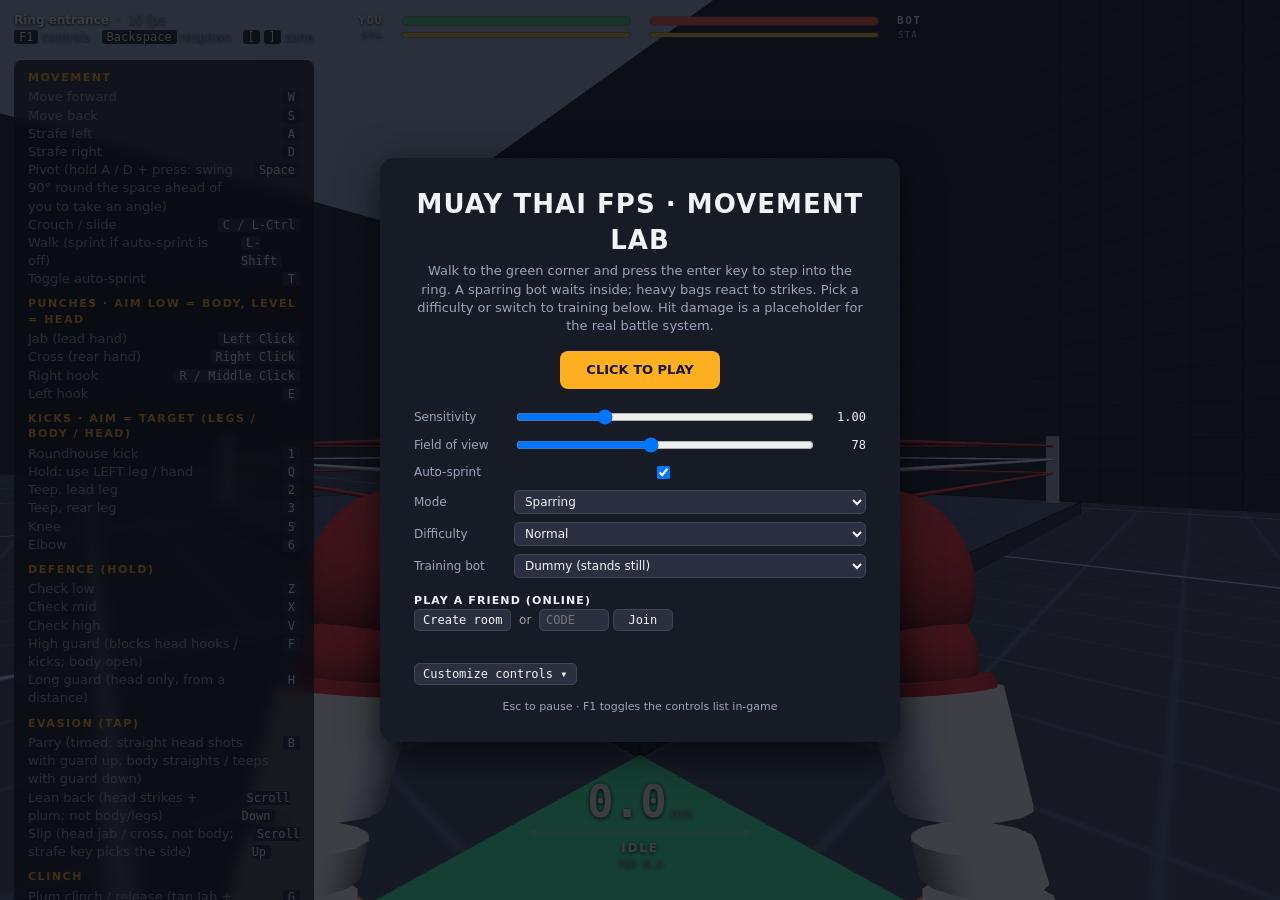
==== commit fcbe1bcc: "Add files via upload" ====
--- a/index.html
+++ b/index.html
@@ -1,127 +1,123 @@
-<!DOCTYPE html>
-<html lang="en"><head><meta charset="utf-8">
-<meta name="viewport" content="width=device-width,initial-scale=1,user-scalable=no,viewport-fit=cover">
-<title>Romeo's Pixel Dungeon Inspired Zombie Rogue Like Game Name TBD but Soon Maybe ALso ITs HorroR and Harder To Beat Ideally</title>
-<link rel="stylesheet" href="css/style.css?v=1023c">
-</head><body>
-<div id="app">
- <div id="mapwrap">
-  <canvas id="cv"></canvas>
+<!doctype html>
+<html lang="en">
+<head>
+<meta charset="utf-8">
+<title>Muay Thai FPS - Movement Lab</title>
+<meta name="viewport" content="width=device-width, initial-scale=1">
+<style>
+  :root { --fg:#f2f4f8; --dim:#9aa4b8; --acc:#ffb020; --hot:#ff4d5e; --panel:rgba(12,15,22,.72); }
+  * { box-sizing:border-box; }
+  html,body { margin:0; height:100%; overflow:hidden; background:#10131a; color:var(--fg); font:13px/1.4 "Segoe UI",system-ui,sans-serif; user-select:none; }
+  canvas { position:fixed; inset:0; width:100%; height:100%; display:block; }
+  #crosshair { position:fixed; left:50%; top:50%; width:4px; height:4px; margin:-2px; border-radius:50%; background:#fff; opacity:.7; }
+  #aim { position:fixed; left:50%; top:calc(50% + 18px); transform:translateX(-50%); font:700 10px Consolas,monospace; letter-spacing:.12em; color:#fff; opacity:.55; text-shadow:0 1px 3px #000; white-space:nowrap; }
+  #speedbox { position:fixed; left:50%; bottom:28px; transform:translateX(-50%); text-align:center; text-shadow:0 1px 4px #000; }
+  #speed { font:700 44px/1 "Consolas",monospace; }
+  #speedbox small { font-size:12px; color:var(--dim); margin-left:4px; }
+  #meter { width:220px; height:6px; background:rgba(255,255,255,.18); border-radius:3px; margin:6px auto 4px; overflow:hidden; }
+  #bar { height:100%; width:0; background:#6fd3ff; transition:background .2s; } #bar.fast { background:var(--acc); }
+  #state { letter-spacing:.15em; font-weight:600; font-size:12px; }
+  #peak { color:var(--dim); font-size:11px; font-family:Consolas,monospace; }
+  #action { position:fixed; left:50%; bottom:130px; transform:translateX(-50%); font:700 18px/1 Consolas,monospace; letter-spacing:.12em; color:var(--acc); text-shadow:0 1px 4px #000; transition:opacity .1s; }
+  #toasts { position:fixed; left:50%; top:72px; transform:translateX(-50%); text-align:center; white-space:nowrap; pointer-events:none; }
+  .toast { font:700 16px/1.4 Consolas,monospace; letter-spacing:.12em; text-shadow:0 2px 6px #000; animation:pop 1.4s forwards; color:#fff; }
+  .toast.hot { color:var(--acc); } .toast.hit { color:var(--hot); }
+  @keyframes pop { 0%{opacity:0;transform:translateY(-12px)} 12%{opacity:1;transform:translateY(0)} 80%{opacity:1} 100%{opacity:0;transform:translateY(-8px)} }
+  #topleft { position:fixed; left:14px; top:12px; color:var(--dim); font-size:12px; text-shadow:0 1px 3px #000; }
+  #topleft b { color:var(--fg); }
+  #help { position:fixed; left:14px; top:60px; background:var(--panel); border-radius:8px; padding:10px 14px; max-width:300px; backdrop-filter:blur(6px); }
+  #help h4 { margin:8px 0 3px; font-size:11px; letter-spacing:.14em; color:var(--acc); text-transform:uppercase; } #help h4:first-child { margin-top:0; }
+  #help div { display:flex; justify-content:space-between; gap:12px; } #help span:first-child { color:var(--dim); }
+  kbd { background:#2a3040; border-radius:3px; padding:0 5px; font:12px Consolas,monospace; color:var(--fg); }
+  .hidden { display:none !important; }
+  #overlay { position:fixed; inset:0; background:rgba(8,10,16,.78); display:flex; align-items:center; justify-content:center; cursor:pointer; }
+  #overlay .card { text-align:center; max-width:520px; padding:28px 34px; background:#161b26; border-radius:14px; box-shadow:0 10px 40px #000a; }
+  #overlay h1 { margin:0 0 4px; font-size:26px; letter-spacing:.04em; } #overlay p { color:var(--dim); margin:4px 0 16px; }
+  #overlay .go { display:inline-block; padding:10px 26px; background:var(--acc); color:#1a1200; font-weight:700; border-radius:8px; }
+  .settings { margin-top:18px; text-align:left; cursor:default; display:grid; grid-template-columns:90px 1fr 44px; gap:8px 10px; align-items:center; font-size:12px; color:var(--dim); }
+  .settings input[type=range] { width:100%; } .settings .v { color:var(--fg); font-family:Consolas,monospace; text-align:right; }
+  .hint { margin-top:14px; font-size:11px; color:var(--dim); }
+  #bars { position:fixed; left:50%; top:14px; transform:translateX(-50%); display:flex; gap:18px; align-items:center; font:700 11px Consolas,monospace; letter-spacing:.14em; text-shadow:0 1px 3px #000; }
+  .bar { width:230px; height:10px; background:rgba(0,0,0,.45); border-radius:5px; overflow:hidden; border:1px solid rgba(255,255,255,.25); }
+  .bar i { display:block; height:100%; width:100%; transition:width .12s; } #hpYou { background:#4fd17a; } #hpBot { background:#ff5a4d; float:right; }
+  #train { position:fixed; right:14px; top:12px; background:var(--panel); border-radius:8px; padding:8px 12px; font:12px/1.5 Consolas,monospace; max-width:340px; text-shadow:0 1px 3px #000; }
+  #train b { color:var(--acc); letter-spacing:.14em; } #train .dim { color:var(--dim); font-size:10px; margin-top:3px; }
+  #prompt { position:fixed; left:50%; bottom:170px; transform:translateX(-50%); font:700 18px/1 Consolas,monospace; letter-spacing:.12em; color:#5dffa0; text-shadow:0 1px 5px #000; white-space:nowrap; pointer-events:none; }
+  .settings select { background:#2a3040; color:var(--fg); border:1px solid #3d4658; border-radius:5px; padding:3px 6px; font:12px "Segoe UI",system-ui,sans-serif; grid-column:2 / 4; }
+  #bars2 { position:fixed; left:50%; top:30px; transform:translateX(-50%); display:flex; gap:18px; align-items:center; font:700 9px Consolas,monospace; letter-spacing:.14em; color:var(--dim); text-shadow:0 1px 3px #000; }
+  #bars2 .bar { height:6px; position:relative; } .bar .cap { position:absolute; top:0; right:0; height:100%; width:0; background:repeating-linear-gradient(45deg,#000 0 2px,#5a3a1a 2px 4px); opacity:.85; } .bar .cap.r { right:auto; left:0; }
+  #bars2 .bar .cap { transition:width .3s; } #bars2 span { width:22px; text-align:center; }
+  #stYou, #stBot { background:#f2c230; } #stBot { float:right; } .bar i.low { background:#ff7a2e !important; }
+  #koBanner { position:fixed; left:50%; top:26%; transform:translateX(-50%); text-align:center; white-space:nowrap; pointer-events:none; text-shadow:0 3px 10px #000; }
+  #koMsg { font:900 34px Consolas,monospace; letter-spacing:.16em; color:var(--hot); } #koCount { font:700 22px Consolas,monospace; letter-spacing:.2em; color:#fff; margin-top:10px; }
+  #clinch { position:fixed; left:50%; top:64%; transform:translateX(-50%); text-align:center; font:700 14px Consolas,monospace; letter-spacing:.12em; text-shadow:0 1px 4px #000; width:300px; }
+  #clinch .bar { width:300px; height:12px; margin-top:6px; } #clinchFill { background:#6fd3ff; width:0; }
+  #binds { margin-top:12px; text-align:left; cursor:default; max-height:34vh; overflow:auto; display:grid; grid-template-columns:1fr auto auto; gap:5px 8px; align-items:center; font-size:12px; color:var(--dim); padding-right:6px; }
+  #binds button, .btn { background:#2a3040; color:var(--fg); border:1px solid #3d4658; border-radius:5px; padding:3px 8px; min-width:92px; font:12px Consolas,monospace; cursor:pointer; }
+  #binds button.wait { background:var(--acc); color:#1a1200; } #binds button:hover, .btn:hover { border-color:var(--acc); }
+  #telegraph { position:fixed; right:14px; top:40%; text-align:right; font:700 14px Consolas,monospace; letter-spacing:.1em; color:#ff6b5a; text-shadow:0 1px 5px #000; opacity:0; white-space:nowrap; pointer-events:none; }
+  #hurt { position:fixed; inset:0; pointer-events:none; opacity:0; background:radial-gradient(ellipse at center, rgba(255,0,0,0) 45%, rgba(220,20,20,.85) 100%); }
+</style>
+</head>
+<body>
+<canvas id="c"></canvas>
+<div id="crosshair"></div>
+<div id="aim"></div>
+<div id="hurt"></div>
+<div id="bars"><span>YOU</span><div class="bar"><i id="hpYou"></i></div><div class="bar"><i id="hpBot"></i></div><span>BOT</span></div>
+<div id="bars2"><span>STA</span><div class="bar st"><i id="stYou"></i><b class="cap" id="caYou"></b></div><div class="bar st"><i id="stBot"></i><b class="cap r" id="caBot"></b></div><span>STA</span></div>
+<div id="koBanner" class="hidden"><div id="koMsg"></div><div id="koCount"></div></div>
+<div id="clinch" class="hidden"><div id="clinchLabel"></div><div class="bar"><i id="clinchFill"></i></div></div>
+<div id="train" class="hidden"><b>TRAINING</b> · BOT: <span id="trBot"></span><br><span id="trStats"></span><br><span id="trLast"></span><div class="dim">M spar/training · U bot mode · N difficulty</div></div>
+<div id="vsBox" class="hidden" style="position:fixed;left:50%;top:44px;transform:translateX(-50%);font:700 11px Consolas,monospace;letter-spacing:.14em;color:var(--acc);text-shadow:0 1px 3px #000;white-space:nowrap"></div>
+<div id="prompt"></div>
+<div id="telegraph"></div>
+<div id="topleft"><b id="zone"></b> &nbsp;·&nbsp; <span id="fps"></span><br><kbd>F1</kbd> controls &nbsp; <kbd>Backspace</kbd> respawn &nbsp; <kbd>[</kbd> <kbd>]</kbd> zone</div>
+<div id="help"></div>
+<div id="speedbox">
+  <div><span id="speed">0.0</span><small>m/s</small></div>
+  <div id="meter"><div id="bar"></div></div>
+  <div id="state">IDLE</div>
+  <div id="peak">TOP 0.0</div>
+</div>
+<div id="action"></div>
+<div id="toasts"></div>
 
-  <!-- top-left: vitals -->
-  <div id="hudTop">
-   <div class="meter" id="hp"><i></i><span></span></div>
-   <div class="meter" id="hu"><i></i><span></span></div>
-   <button id="bStats" onclick="toggleStats()" aria-expanded="false" title="Show or hide the other stats">Stats <span id="statArrow">▾</span></button>
-   <div id="statsPanel" style="display:none">
-    <div id="statList"></div>
-    <div id="where"></div>
-   </div>
+<div id="overlay">
+  <div class="card">
+    <h1>MUAY THAI FPS · MOVEMENT LAB</h1>
+    <p>Walk to the green corner and press the enter key to step into the ring. A sparring bot waits inside; heavy bags react to strikes. Pick a difficulty or switch to training below. Hit damage is a placeholder for the real battle system.</p>
+    <span class="go">CLICK TO PLAY</span>
+    <div class="settings">
+      <label for="sens">Sensitivity</label><input id="sens" type="range" min="0.2" max="3" step="0.05"><span class="v" id="sensv"></span>
+      <label for="fov">Field of view</label><input id="fov" type="range" min="60" max="100" step="1"><span class="v" id="fovv"></span>
+      <label for="auto">Auto-sprint</label><input id="auto" type="checkbox"><span></span>
+      <label for="modeSel">Mode</label><select id="modeSel"><option value="spar">Sparring</option><option value="train">Training (no damage, infinite stamina)</option></select>
+      <label for="diffSel">Difficulty</label><select id="diffSel"><option value="easy">Easy</option><option value="normal">Normal</option><option value="hard">Hard</option><option value="nak">Nak Muay (brutal)</option></select>
+      <label for="trainSel">Training bot</label><select id="trainSel"><option value="dummy">Dummy (stands still)</option><option value="guard">Guard (holds a high guard)</option><option value="drill">Drill (slow single strikes at you)</option></select>
+    </div>
+    <div class="settings" id="versus" style="display:block;margin-top:14px">
+      <b style="color:var(--fg);letter-spacing:.1em;font-size:11px">PLAY A FRIEND (ONLINE)</b><br>
+      <button class="btn" id="vsHost">Create room</button>
+      &nbsp;or&nbsp; <input id="vsCode" type="text" maxlength="4" placeholder="CODE" autocomplete="off" spellcheck="false" style="width:70px;text-transform:uppercase;background:#2a3040;color:var(--fg);border:1px solid #3d4658;border-radius:5px;padding:3px 6px;font:12px Consolas,monospace">
+      <button class="btn" id="vsJoin" style="min-width:60px">Join</button>
+      <button class="btn hidden" id="vsLeave" style="min-width:60px">Leave</button>
+      <div id="vsStatus" style="margin-top:6px;color:var(--acc);min-height:16px"></div>
+    </div>
+    <div class="settings" style="display:block;margin-top:10px"><button class="btn" id="bindToggle">Customize controls ▾</button> <button class="btn hidden" id="bindReset">Reset to default</button></div>
+    <div id="binds" class="hidden"></div>
+    <div class="hint">Esc to pause · F1 toggles the controls list in-game</div>
   </div>
-  <!-- top-right: system buttons (the minimap is drawn on the canvas underneath) -->
-  <div id="hudRight"><button class="ibtn" id="bLog" title="Message log (L)">📜</button><button class="ibtn" id="bMenu" title="Menu (Esc)">☰</button></div>
-
-  <div id="hint"></div>
-  <div id="inspect"></div>
-
-  <!-- bottom: fading messages + action bar -->
-  <div id="bottom">
-   <div id="log"></div>
-   <div id="quickbar"></div>
-   <div id="toolbar">
-    <button class="tbtn" id="bWait" title="Wait a turn (Space)"><b>⌛</b><small>Wait</small></button>
-    <button class="tbtn" id="bRest" title="Rest until healed (R)"><b>💤</b><small>Rest</small></button>
-    <button class="tbtn" id="bScent" title="Sniff out enemies and the layout (X)"><b>👃</b><small>Scent</small></button>
-    <button class="tbtn" id="bPack" title="Backpack and body (I)"><b>🎒</b><small>Pack</small></button>
-    <button class="tbtn" id="bGround" title="Items on this tile (G)" style="display:none"><b>✋</b><small>Ground</small></button>
-    <button class="tbtn" id="bDown" title="Travel to the stairs down (&gt;)" style="display:none"><b>⬇</b><small>Down</small></button>
-    <button class="tbtn" id="bUp" title="Travel to the stairs up (&lt;)" style="display:none"><b>⬆</b><small>Up</small></button>
-    <button class="tbtn" id="bView" title="Re-centre the view" style="display:none"><b>◎</b><small>Centre</small></button>
-   </div>
-  </div>
- </div>
 </div>
 
-<!-- backpack window: body, pack and ground scroll; the action bar below stays put -->
-<div id="pack" class="modal"><div class="win" id="packWin">
- <div class="winHead"><b>BODY &amp; PACK</b><button class="ibtn" id="packClose">✕</button></div>
- <div class="winBody">
-  <h3>BODY (tap to inspect)</h3><div id="slots"></div>
-  <h3 id="packH">BACKPACK</h3><div id="inv"></div>
-  <h3 id="floorH" style="display:none">ON THE GROUND</h3><div id="floor" style="display:none"></div>
- </div>
- <div id="detail">Tap an item to inspect it.</div>
-</div></div>
-
-<div id="menu"><div>
- <h1 id="gameTitle">Romeo's Pixel Dungeon Inspired Zombie Rogue Like Game Name TBD but Soon Maybe ALso ITs HorroR and Harder To Beat Ideally</h1><p>A borrowed body. A finite life.<br><small id="buildStamp"></small></p>
- <p id="marrowShow" class="info"></p>
-
- <!-- title screen -->
- <div id="menuMain">
-  <div class="mainBtns">
-   <button id="mClose" style="display:none">Resume</button>
-   <button id="mContinue" style="display:none">Continue</button>
-   <button id="mNewGame">New Game</button>
-  </div>
-  <p id="menuNote" class="warn"></p>
-  <p><label>Starting perk <select id="perkSel"></select></label> &nbsp; <label>Seed <input id="seedIn" placeholder="random" size="10"></label></p>
-  <div class="mainBtns"><button id="mCodex">Codex &amp; Perks</button><button id="mManual">Field Manual</button></div>
-  <details><summary>Settings &amp; controls</summary>
-   <p>Arrows/WASD/QEZC move · Space wait · R rest · X scent · I pack · G pick up · L log · &gt; / &lt; stairs · TAB inspect · Shift+1-9 quick buttons.</p>
-   <p>Tap the map to travel, bump to attack, right-click or long-press a monster to inspect it. Drag to look around, pinch or scroll to zoom, tap the minimap to jump.</p>
-   <p>Tap an attached graft in your pack to Detach, Devour, or use its active ability. Red warning tiles show where a blow lands next turn.</p>
-   <p>Descend 20 floors in four stages of five. Runs autosave as you play, so you can leave and come back, but there is no manual save or load: a bad move stays bad.</p>
-   <fieldset><legend>Settings</legend>
-    <label><input type="checkbox" id="sSound"> Sound</label>
-    <label><input type="checkbox" id="sShake"> Screen shake</label>
-    <label><input type="checkbox" id="sReduce"> Reduced motion</label>
-    <label><input type="checkbox" id="sHints"> Hints</label>
-    <label><input type="checkbox" id="sHaptic"> Vibration</label>
-    <label><input type="checkbox" id="sMap"> Minimap</label>
-    <label><input type="checkbox" id="sLowFx"> Low-detail lighting (faster on old phones)</label>
-    <label>Brightness <select id="sBright"><option value="0">Dim</option><option value="1">Normal</option><option value="2">Bright</option></select></label>
-    <label>Interface size <select id="sText"><option value="0.85">Small</option><option value="1">Normal</option><option value="1.2">Large</option><option value="1.4">Largest</option></select></label>
-   </fieldset>
-   <p><button id="mCopy">Copy run summary</button><button id="mDebug">Debug console ()</button> <small>seed now: <span id="seedShow"></span></small></p>
-  </details>
-  <div class="mainBtns"><button id="mExit">Exit</button></div>
- </div>
-
- <!-- saved runs (only reached through Continue) -->
- <div id="menuRuns" style="display:none">
-  <h3>CONTINUE A RUN</h3><div id="runSlots"></div>
-  <p><small>Runs autosave as you play. There is no manual save or load: a bad move stays bad.</small></p>
-  <button id="mRunsBack">Back</button>
- </div>
-</div></div>
-<div id="exitScreen"><div><h2>Thanks for playing</h2><p>Your runs are saved. You can close this tab.</p><button id="exitBack">Back to the title</button></div></div>
-<div id="codex" class="modal"><div><h2>Codex</h2><div id="codexTabs"><button data-tab="mon">Bestiary</button><button data-tab="part">Grafts</button><button data-tab="perk">Perks</button><button data-tab="rec">Records</button></div><div id="codexBody"></div><button id="codexClose">Close</button></div></div>
-<div id="manual" class="modal"><div><h2>Field manual</h2><div id="manualBody"></div><button id="manualClose">Close</button></div></div>
-<div id="stageChoice" class="modal"><div><h2 id="stageTitle"></h2><p>Choose what waits in the next stage. It applies to all five floors.</p><div id="stageBody"></div></div></div>
-<div id="altar" class="modal"><div><h2>The altar</h2><p id="altarText"></p><div id="altarList"></div><p id="altarOdds"></p><button id="altarGo" class="danger">Make the offering</button><button id="altarLeave">Leave</button></div></div>
-<div id="qpick" class="modal"><div><h2 id="qpTitle"></h2><p><small>Choose what this quickslot holds. Only usable or throwable items and abilities of attached grafts are listed.</small></p><div id="qpList"></div><button id="qpClear">Clear slot</button><button id="qpClose">Cancel</button></div></div>
-<div id="tip"></div>
-<div id="bargain" class="modal"><div><h2>A bargain with the dead</h2><p>Give up <b>half your max HP</b> for this whole run.</p><p>In return, one <b>random endgame graft</b> is stitched onto you before you start, and it <b>rots 75% slower</b> than anything else.</p><p><small>A harder, riskier way to play. You will not know which graft it is until you take the deal.</small></p><button id="bgYes" class="danger">Take the bargain</button><button id="bgNo">No bargain</button><button id="bgCancel">Back</button></div></div>
-<div id="over"><div><h2 id="ot"></h2><p id="ob"></p><button id="bRise">Rise Again</button><button id="bToMenu">Main menu</button><button id="oCopy">Copy run summary</button></div></div>
-<div id="logModal" class="modal"><div><h2>Message log</h2><div id="logFull"></div><button id="logClose">Close</button></div></div>
-<div id="console" class="modal"><div><h2>Debug console</h2><div id="conOut"></div><input id="conIn" placeholder="type help, press Enter" autocomplete="off" spellcheck="false"><button id="conClose">Close</button></div></div>
-<script src="js/util.js?v=1023c"></script>
-<script src="js/settings.js?v=1023c"></script>
-<script src="js/audio.js?v=1023c"></script>
-<script src="js/sprites.js?v=1023c"></script>
-<script src="js/data.js?v=1023c"></script>
-<script src="js/textures.js?v=1023c"></script>
-<script src="js/state.js?v=1023c"></script>
-<script src="js/level.js?v=1023c"></script>
-<script src="js/game.js?v=1023c"></script>
-<script src="js/abilities.js?v=1023c"></script>
-<script src="js/hints.js?v=1023c"></script>
-<script src="js/meta.js?v=1023c"></script>
-<script src="js/runs.js?v=1023c"></script>
-<script src="js/render.js?v=1023c"></script>
-<script src="js/ui.js?v=1023c"></script>
-<script src="js/debug.js?v=1023c"></script>
-<script src="js/dreamers.js?v=1023c"></script>
-<script src="js/input.js?v=1023c"></script>
-</body></html>
+<script src="lib/three.min.js"></script>
+<script src="js/map.js"></script>
+<script src="js/player.js"></script>
+<script src="js/viewmodel.js"></script>
+<script src="js/combat.js"></script>
+<script src="js/bot.js"></script>
+<script src="lib/peerjs.min.js"></script>
+<script src="js/net.js"></script>
+<script src="js/main.js"></script>
+</body>
+</html>
